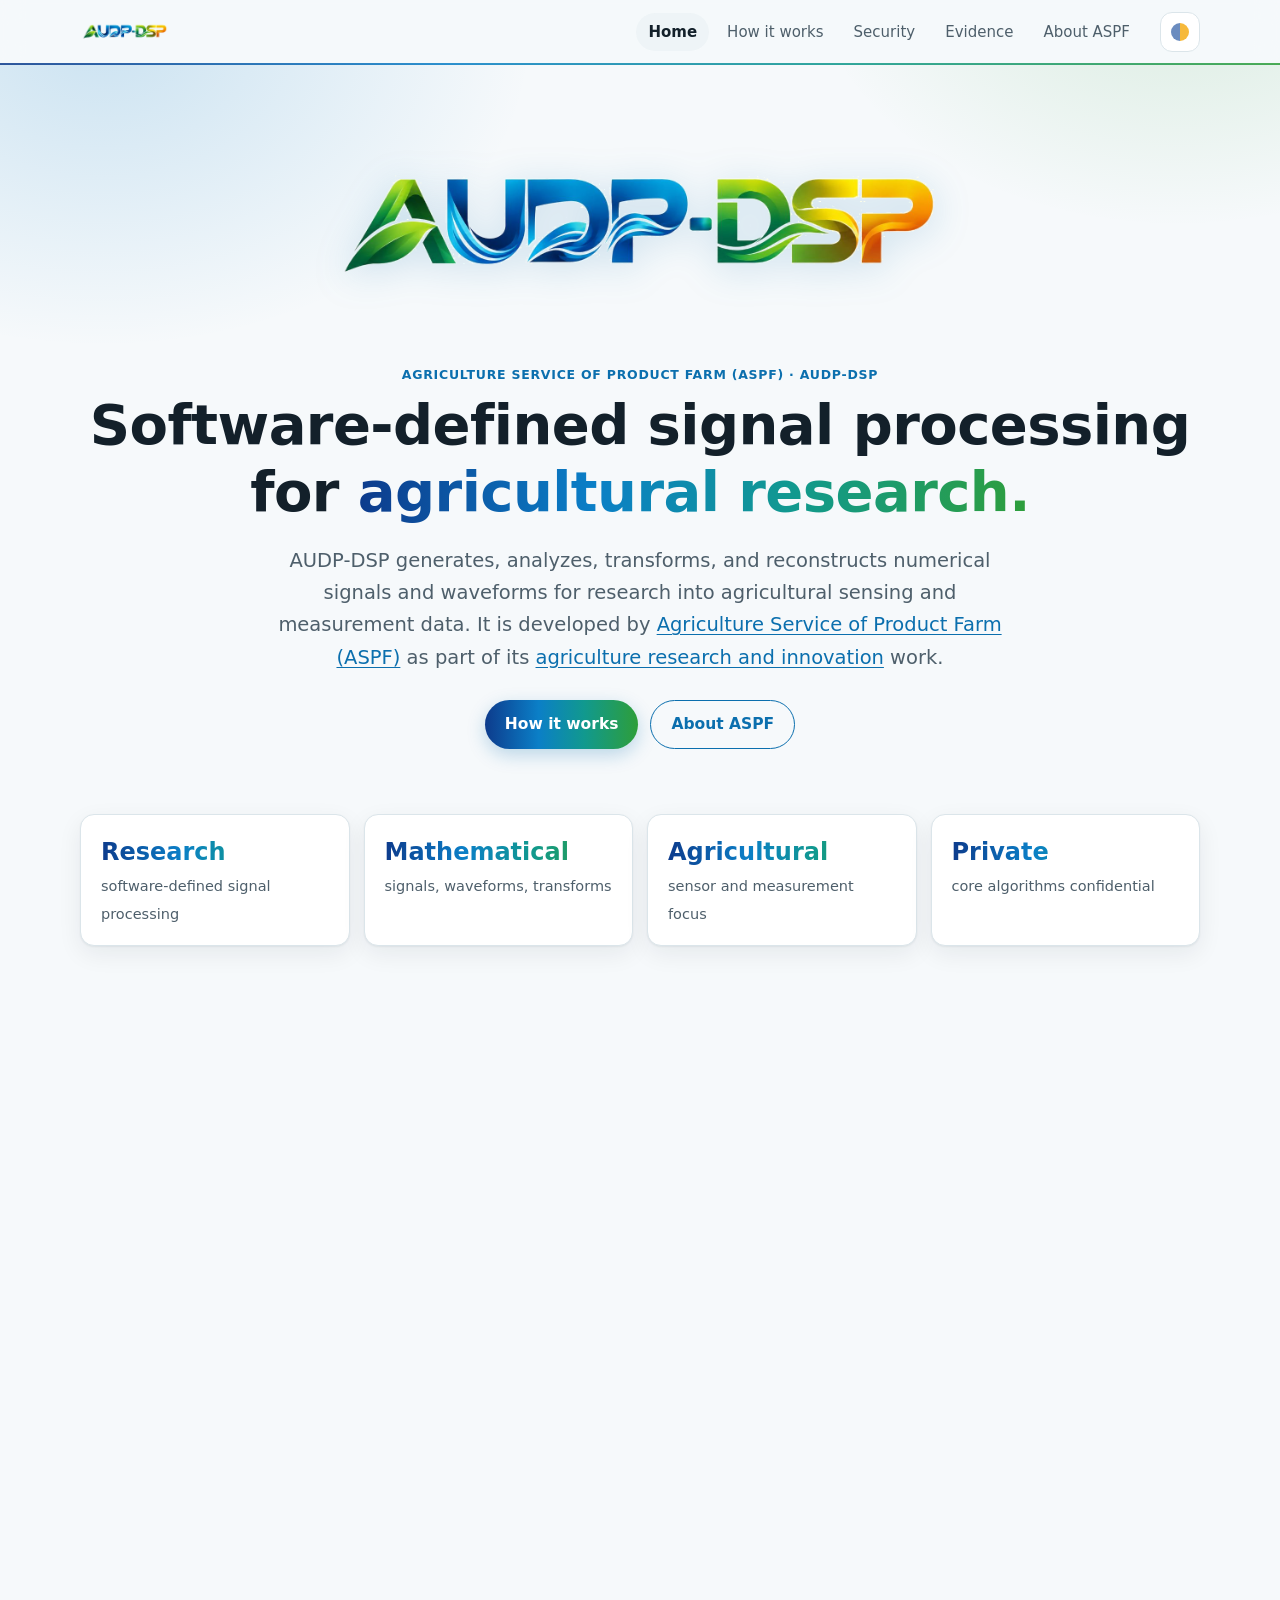
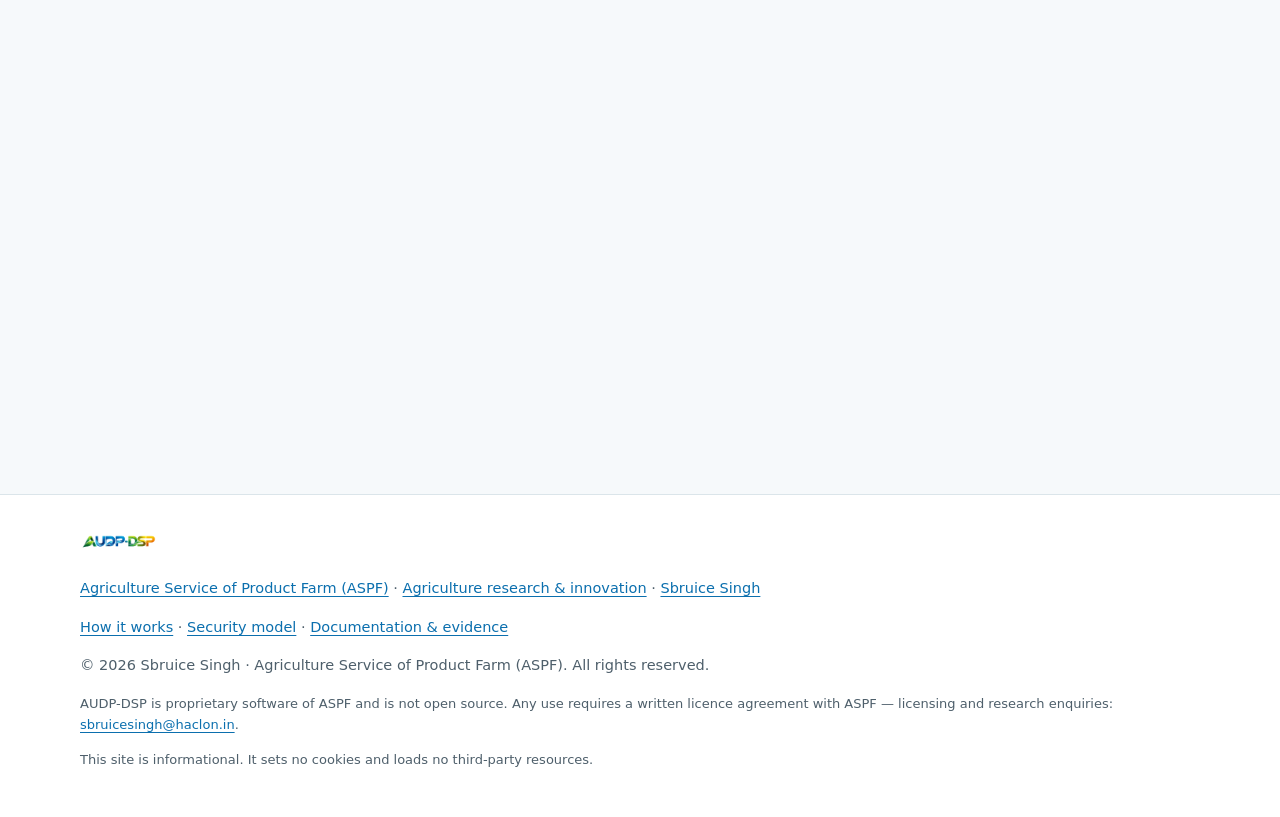
==== index.html @ bf9a1996 "Expand public site with more professional high-level information Add agricultural applications, rese" ====
<!doctype html>
<html lang="en">
<head>
  <meta charset="utf-8">
  <meta name="viewport" content="width=device-width, initial-scale=1">
  <meta http-equiv="Content-Security-Policy" content="default-src 'none'; script-src 'self'; style-src 'self'; img-src 'self'; base-uri 'none'; form-action 'none'">
  <meta name="referrer" content="strict-origin-when-cross-origin">
  <title>AUDP-DSP — Software-Defined Signal Processing | ASPF</title>
  <meta name="description" content="AUDP-DSP by Agriculture Service of Product Farm (ASPF): software-defined signal processing for agricultural sensing and waveform analysis.">
  <meta name="author" content="Sbruice Singh">
  <meta name="robots" content="index, follow, max-image-preview:large">
  <meta name="theme-color" content="#0b7285">
  <link rel="canonical" href="https://agriculture-service-of-product-farm.github.io/AUDP-DSP-Website/">
  <link rel="icon" href="logo.png" type="image/png">
  <link rel="stylesheet" href="style.css">
  <script src="assets/app.js" defer></script>
</head>
<body>
  <a class="skip" href="#main">Skip to content</a>
  <header class="top">
    <div class="wrap bar">
      <a class="brand" href="index.html" aria-label="AUDP-DSP home">
        <img src="logo.png" alt="AUDP-DSP logo" class="brand-logo" height="30">
      </a>
      <div class="bar-actions">
        <button id="theme-toggle" class="icon-btn needs-js" type="button" aria-label="Change theme">
          <span class="i-sun" aria-hidden="true"></span><span class="i-moon" aria-hidden="true"></span>
        </button>
        <button id="nav-toggle" class="icon-btn menu needs-js" type="button" aria-controls="site-nav" aria-expanded="false" aria-label="Menu">
          <span aria-hidden="true"></span>
        </button>
      </div>
      <nav id="site-nav" aria-label="Main">
        <a href="index.html" aria-current="page">Home</a>
        <a href="how-it-works.html">How it works</a>
        <a href="security.html">Security</a>
        <a href="evidence.html">Evidence</a>
        <a href="about.html">About ASPF</a>
      </nav>
    </div>
  </header>

  <main id="main">
    <section class="hero hero-home">
      <div class="wrap">
        <div class="hero-logo">
          <img src="logo.png" alt="AUDP-DSP — Software-Defined Signal Processing" class="hero-img" width="640" height="120" fetchpriority="high">
        </div>
        <p class="eyebrow">Agriculture Service of Product Farm (ASPF) · AUDP-DSP</p>
        <h1>Software-defined signal processing for <span class="grad">agricultural research.</span></h1>
        <p class="lead">AUDP-DSP generates, analyzes, transforms, and reconstructs numerical signals and waveforms for research into agricultural sensing and measurement data. It is developed by <a href="about.html">Agriculture Service of Product Farm (ASPF)</a> as part of its <a href="research.html">agriculture research and innovation</a> work.</p>
        <p class="cta">
          <a class="btn" href="how-it-works.html">How it works</a>
          <a class="btn ghost" href="about.html">About ASPF</a>
        </p>
      </div>
    </section>

    <section class="wrap stats reveal" aria-label="Key facts">
      <div class="stat"><strong>Research</strong><span>software-defined signal processing</span></div>
      <div class="stat"><strong>Mathematical</strong><span>signals, waveforms, transforms</span></div>
      <div class="stat"><strong>Agricultural</strong><span>sensor and measurement focus</span></div>
      <div class="stat"><strong>Private</strong><span>core algorithms confidential</span></div>
    </section>

    <section id="what" class="wrap reveal">
      <h2>What it is</h2>
      <p>Agricultural instruments and sensors produce measurement signals: soil moisture time series, water levels, weather readings, machinery vibration, and data from aerial platforms. AUDP-DSP is the software layer that supports research into representing, analyzing, filtering, and reconstructing these signals using mathematical methods.</p>
      <div class="grid three">
        <div class="card"><h3>Generate</h3><p>Create mathematically defined signals and waveforms for controlled research experiments.</p></div>
        <div class="card"><h3>Analyze</h3><p>Study frequency content, amplitude, phase, energy, and statistical properties.</p></div>
        <div class="card"><h3>Transform</h3><p>Apply filtering, Fourier methods, and reconstruction techniques for research.</p></div>
      </div>
    </section>

    <section id="capabilities" class="wrap reveal">
      <h2>Focus areas</h2>
      <div class="table-scroll"><table>
        <thead><tr><th>Area</th><th>Description</th></tr></thead>
        <tbody>
          <tr><td>Signal generation</td><td>Mathematically defined waveforms for simulation and testing</td></tr>
          <tr><td>Signal analysis</td><td>Frequency, amplitude, phase, energy, and statistical properties</td></tr>
          <tr><td>Transformation</td><td>Filtering and Fourier-based methods for research</td></tr>
          <tr><td>Agricultural sensing</td><td>Processing of sensor and instrument measurement data</td></tr>
          <tr><td>Simulation</td><td>Controlled numerical experiments with noise and sampling</td></tr>
        </tbody>
      </table></div>
    </section>

    <section id="quality" class="wrap reveal">
      <h2>Research approach</h2>
      <ul class="checks">
        <li>Mathematical clarity and reproducible numerical behavior.</li>
        <li>Clear separation between measured observations, signal representations, and analytical results.</li>
        <li>Results intended to be traceable to defined models and validated procedures.</li>
        <li>Detailed algorithms and internal specifications remain confidential.</li>
      </ul>
    </section>

    
    <section id="applications" class="wrap reveal">
      <h2>Agricultural applications</h2>
      <p>AUDP-DSP supports research into processing measurement signals from agricultural instruments and sensors. Typical areas include:</p>
      <div class="grid three">
        <div class="card"><h3>Soil and water</h3><p>Time-series analysis of moisture, level, and quality measurements.</p></div>
        <div class="card"><h3>Weather and climate</h3><p>Processing of temperature, humidity, rainfall, and related instrument data.</p></div>
        <div class="card"><h3>Machinery and vibration</h3><p>Analysis of vibration and condition signals from agricultural equipment.</p></div>
        <div class="card"><h3>Aerial and remote sensing</h3><p>Support for research with data from drones and remote platforms.</p></div>
        <div class="card"><h3>Controlled simulation</h3><p>Generation of defined waveforms and noise for method validation.</p></div>
        <div class="card"><h3>Feature extraction</h3><p>Research into identifying events, trends, and anomalies in signals.</p></div>
      </div>
    </section>

    <section id="approach" class="wrap reveal">
      <h2>Research platform</h2>
      <p>AUDP-DSP is designed as an independent research and engineering platform for mathematical signal processing. It can support later integration with other ASPF systems, but its signal-processing methods do not depend on any specific networking protocol.</p>
      <div class="table-scroll"><table>
        <thead><tr><th>Principle</th><th>Description</th></tr></thead>
        <tbody>
          <tr><td>Mathematical foundation</td><td>Algorithms are defined from first principles with explicit conventions</td></tr>
          <tr><td>Reproducibility</td><td>Controlled experiments with known inputs and measurable numerical behavior</td></tr>
          <tr><td>Traceability</td><td>Clear separation of measured observations, signal representations, and analytical results</td></tr>
          <tr><td>Validation</td><td>Reconstruction error, statistical checks, and automated tests where applicable</td></tr>
          <tr><td>Confidentiality</td><td>Core algorithms, source structure, and internal specifications remain private</td></tr>
        </tbody>
      </table></div>
    </section>

    <section id="quality" class="wrap reveal">
      <h2>Engineering quality</h2>
      <ul class="checks">
        <li>Numerical results are checked against defined tolerances and reconstruction criteria.</li>
        <li>Invalid or inconsistent input is rejected rather than silently corrupted.</li>
        <li>Automated tests cover representative cases including edge lengths and short signals.</li>
        <li>Build and test procedures are documented for controlled reproduction.</li>
        <li>Dependencies and licenses are recorded; no external telemetry or network calls from the library.</li>
      </ul>
    </section>

    <section id="security" class="wrap reveal">
      <h2>Security & contact</h2>
      <p>Found a vulnerability? Please report it privately by email to
        <a href="mailto:sbruicesingh@haclon.in">sbruicesingh@haclon.in</a>.
        See also <a href=".well-known/security.txt">security.txt</a>.</p>
      <p>AUDP-DSP is proprietary research software of ASPF. This site is informational only and does not provide source code or downloads. Licensing and research enquiries:
        <a href="mailto:sbruicesingh@haclon.in">sbruicesingh@haclon.in</a>.</p>
    </section>
  </main>

  <footer class="foot">
    <div class="wrap">
      <p class="foot-logo"><img src="logo.png" alt="AUDP-DSP" class="foot-brand" height="26"></p>
      <p><a href="about.html">Agriculture Service of Product Farm (ASPF)</a> ·
        <a href="research.html">Agriculture research & innovation</a> ·
        <a href="sbruice-singh.html">Sbruice Singh</a></p>
      <p><a href="how-it-works.html">How it works</a> ·
        <a href="security.html">Security model</a> · <a href="evidence.html">Documentation & evidence</a></p>
      <p>© 2026 Sbruice Singh · Agriculture Service of Product Farm (ASPF). All rights reserved.</p>
      <p class="small">AUDP-DSP is proprietary software of ASPF and is not open source. Any use requires a
        written licence agreement with ASPF — licensing and research enquiries:
        <a href="mailto:sbruicesingh@haclon.in">sbruicesingh@haclon.in</a>.</p>
      <p class="small">This site is informational. It sets no cookies and loads no third-party resources.</p>
    </div>
  </footer>
</body>
</html>
---- style.css ----
/* AUDP-DSP website — © 2026 Sbruice Singh / ASPF. All rights reserved. */

/* ----------------------------------------------------------------- tokens */
:root {
  --navy: #0d3b8c;
  --blue: #0b7fc7;
  --teal: #11998e;
  --green: #2e9e3a;
  --brand-grad: linear-gradient(90deg, var(--navy), var(--blue) 35%, var(--teal) 65%, var(--green));
  --text-grad: var(--brand-grad);

  --bg: #f6f9fb;
  --surface: #ffffff;
  --surface-2: #eef4f7;
  --text: #13202a;
  --muted: #4e5f6b;
  --line: #dbe5ea;
  --accent: #0b6fae;
  --accent-ink: #ffffff;
  --ok: #1f8a3b;
  --ok-bg: #e5f6ea;
  --warn: #9a6400;
  --warn-bg: #fff3dc;
  --bad: #b3261e;
  --bad-bg: #fde8e6;
  --shadow: 0 1px 2px rgb(16 32 48 / 6%), 0 8px 24px rgb(16 32 48 / 7%);
  --radius: 14px;
  color-scheme: light;
}

@media (prefers-color-scheme: dark) {
  :root:not([data-theme="light"]) {
    --bg: #0b1116;
    --surface: #121b22;
    --surface-2: #17232c;
    --text: #e4ecf1;
    --muted: #9aaab5;
    --line: #23323c;
    --accent: #4cc3f0;
    --accent-ink: #06131a;
    --ok: #6fdc8c;
    --ok-bg: #12301c;
    --warn: #ffcf6e;
    --warn-bg: #33270d;
    --bad: #ff8a80;
    --bad-bg: #3a1614;
    --shadow: 0 1px 2px rgb(0 0 0 / 40%), 0 10px 30px rgb(0 0 0 / 35%);
    --text-grad: linear-gradient(90deg, #5aa9ff, #3cc8f0 40%, #2fd3b0 70%, #5be07a);
    color-scheme: dark;
  }
}

:root[data-theme="dark"] {
  --bg: #0b1116;
  --surface: #121b22;
  --surface-2: #17232c;
  --text: #e4ecf1;
  --muted: #9aaab5;
  --line: #23323c;
  --accent: #4cc3f0;
  --accent-ink: #06131a;
  --ok: #6fdc8c;
  --ok-bg: #12301c;
  --warn: #ffcf6e;
  --warn-bg: #33270d;
  --bad: #ff8a80;
  --bad-bg: #3a1614;
  --shadow: 0 1px 2px rgb(0 0 0 / 40%), 0 10px 30px rgb(0 0 0 / 35%);
  --text-grad: linear-gradient(90deg, #5aa9ff, #3cc8f0 40%, #2fd3b0 70%, #5be07a);
  color-scheme: dark;
}

/* logo variant follows the active theme (system or manual) */
.logo-dark { display: none; }
@media (prefers-color-scheme: dark) {
  :root:not([data-theme="light"]) .logo-light { display: none; }
  :root:not([data-theme="light"]) .logo-dark { display: inline; }
}
:root[data-theme="dark"] .logo-light { display: none; }
:root[data-theme="dark"] .logo-dark { display: inline; }

/* ------------------------------------------------------------------- base */
* { box-sizing: border-box; }
html { scroll-behavior: smooth; scroll-padding-top: 84px; }
body {
  margin: 0;
  background: var(--bg);
  color: var(--text);
  font: 16.5px/1.65 system-ui, -apple-system, "Segoe UI", Roboto, Ubuntu, "Helvetica Neue", sans-serif;
  -webkit-font-smoothing: antialiased;
}
img { max-width: 100%; height: auto; }
a { color: var(--accent); text-underline-offset: 3px; }
a:hover { text-decoration-thickness: 2px; }
:focus-visible { outline: 3px solid var(--accent); outline-offset: 3px; border-radius: 6px; }

.wrap { width: min(1120px, 100% - 40px); margin-inline: auto; }
.skip { position: absolute; left: -999px; }
.skip:focus { left: 16px; top: 10px; background: var(--surface); padding: 8px 14px; z-index: 50; }
html:not(.js) .needs-js { display: none !important; }

h1, h2, h3 { line-height: 1.2; letter-spacing: -0.01em; }
h2 { font-size: clamp(24px, 3vw, 30px); margin: 0 0 14px; }
h3 { font-size: 18px; margin: 0 0 8px; }
.grad { background: var(--text-grad); -webkit-background-clip: text; background-clip: text; color: transparent; }

/* ----------------------------------------------------------------- header */
.top {
  position: sticky; top: 0; z-index: 30;
  background: color-mix(in srgb, var(--bg) 82%, transparent);
  backdrop-filter: saturate(160%) blur(12px);
  -webkit-backdrop-filter: saturate(160%) blur(12px);
  border-bottom: 1px solid var(--line);
}
.top::after { content: ""; position: absolute; left: 0; right: 0; bottom: -1px; height: 2px; background: var(--brand-grad); opacity: .85; }
.bar { display: flex; align-items: center; gap: 18px; padding: 12px 0; }
.brand { display: inline-flex; align-items: center; flex: 0 0 auto; }
.brand-logo { height: 30px; width: auto; display: block; }
#site-nav { display: flex; gap: 6px; flex-wrap: wrap; margin-left: auto; }
#site-nav a {
  color: var(--muted); text-decoration: none; font-size: 15px; font-weight: 500;
  padding: 7px 12px; border-radius: 999px; transition: background .2s, color .2s;
}
#site-nav a:hover { color: var(--text); background: var(--surface-2); }
#site-nav a[aria-current="page"] { color: var(--text); background: var(--surface-2); font-weight: 650; }
.bar-actions { display: flex; gap: 6px; order: 3; }
.icon-btn {
  width: 40px; height: 40px; border-radius: 12px; border: 1px solid var(--line);
  background: var(--surface); color: var(--text); cursor: pointer; display: grid; place-items: center;
  transition: transform .15s, border-color .2s;
}
.icon-btn:hover { border-color: var(--accent); transform: translateY(-1px); }
.i-sun, .i-moon { width: 18px; height: 18px; border-radius: 50%; }
.i-sun { background: radial-gradient(circle, #f6b93b 45%, transparent 47%), conic-gradient(from 0deg, #f6b93b 0 10%, transparent 10% 25%, #f6b93b 25% 35%, transparent 35% 50%, #f6b93b 50% 60%, transparent 60% 75%, #f6b93b 75% 85%, transparent 85%); }
.i-moon { display: none; box-shadow: inset -5px -3px 0 1px #9ec5ff; }
#theme-toggle[data-mode="dark"] .i-sun { display: none; }
#theme-toggle[data-mode="dark"] .i-moon { display: block; }
#theme-toggle[data-mode="auto"] .i-sun { background: conic-gradient(#f6b93b 0 50%, #6b8cbf 50%); }
.menu { display: none; }
.menu span, .menu span::before, .menu span::after { display: block; width: 18px; height: 2px; background: currentColor; border-radius: 2px; position: relative; transition: transform .25s; }
.menu span::before, .menu span::after { content: ""; position: absolute; left: 0; }
.menu span::before { top: -6px; }
.menu span::after { top: 6px; }
.top.open .menu span { background: transparent; }
.top.open .menu span::before { transform: translateY(6px) rotate(45deg); }
.top.open .menu span::after { transform: translateY(-6px) rotate(-45deg); }

@media (max-width: 860px) {
  .bar { flex-wrap: wrap; }
  .bar-actions { margin-left: auto; }
  .js .menu { display: grid; }
  .js #site-nav { display: none; width: 100%; flex-direction: column; margin: 4px 0 6px; }
  .js .top.open #site-nav { display: flex; }
  #site-nav a { padding: 10px 12px; }
}

.crumbs { padding-top: 18px; font-size: 14px; color: var(--muted); }
.crumbs a { color: var(--muted); }

/* ------------------------------------------------------------------- hero */
.hero { position: relative; padding: 64px 0 40px; overflow: hidden; isolation: isolate; }
.hero::before {
  content: ""; position: absolute; inset: -40% -10% auto; height: 120%;
  background:
    radial-gradient(40% 50% at 15% 30%, color-mix(in srgb, var(--blue) 18%, transparent), transparent 70%),
    radial-gradient(35% 45% at 85% 20%, color-mix(in srgb, var(--green) 16%, transparent), transparent 70%);
  pointer-events: none; z-index: -1;
}
.hero-home { padding-top: 56px; text-align: center; }
.hero-home .lead { margin-inline: auto; }
.hero-home .cta { justify-content: center; }
.hero-logo { margin: 0 0 22px; }
.hero-img { width: min(640px, 100%); height: auto; filter: drop-shadow(0 6px 18px rgb(11 111 174 / 18%)); }
.eyebrow { color: var(--accent); font-weight: 650; letter-spacing: .06em; text-transform: uppercase; font-size: 12.5px; margin: 0 0 6px; }
h1 { font-size: clamp(32px, 5.4vw, 56px); margin: 6px 0 18px; font-weight: 800; }
.lead { font-size: clamp(17px, 2vw, 19.5px); color: var(--muted); max-width: 760px; }
.cta { display: flex; gap: 12px; flex-wrap: wrap; margin-top: 26px; }

.btn {
  display: inline-flex; align-items: center; gap: 8px; padding: 11px 20px; border-radius: 999px;
  background: var(--brand-grad); color: #fff; text-decoration: none; font-weight: 650; border: 0;
  font-size: 15.5px; cursor: pointer; box-shadow: 0 6px 18px rgb(11 111 174 / 25%);
  transition: transform .15s, box-shadow .2s, filter .2s;
}
.btn:hover { transform: translateY(-2px); box-shadow: 0 10px 26px rgb(11 111 174 / 32%); filter: saturate(115%); }
.btn:active { transform: translateY(0); }
.btn.ghost { background: transparent; color: var(--accent); border: 1.5px solid currentColor; box-shadow: none; }
.btn.ghost:hover { background: color-mix(in srgb, var(--accent) 10%, transparent); }
.btn.small { padding: 8px 14px; font-size: 14px; }

/* ---------------------------------------------------------------- content */
section.wrap { padding: 48px 0 8px; }
.grid { display: grid; gap: 18px; margin: 22px 0; }
.grid.three { grid-template-columns: repeat(auto-fit, minmax(min(240px, 100%), 1fr)); }
.grid.two { grid-template-columns: repeat(auto-fit, minmax(min(330px, 100%), 1fr)); }
.card {
  background: var(--surface); border: 1px solid var(--line); border-radius: var(--radius); padding: 22px;
  min-width: 0; box-shadow: var(--shadow); position: relative; overflow: hidden;
  transition: transform .2s, box-shadow .25s, border-color .25s;
}
.card::before { content: ""; position: absolute; inset: 0 0 auto; height: 3px; background: var(--brand-grad); opacity: 0; transition: opacity .25s; }
.card:hover { transform: translateY(-4px); border-color: color-mix(in srgb, var(--accent) 40%, var(--line)); }
.card:hover::before { opacity: 1; }
.card p { color: var(--muted); margin: 0 0 12px; }
.card h3 a { color: inherit; }

.stats { display: grid; grid-template-columns: repeat(auto-fit, minmax(min(200px, 100%), 1fr)); gap: 14px; }
section.wrap.stats { padding-top: 8px; }
.stat { background: var(--surface); border: 1px solid var(--line); border-radius: var(--radius); padding: 18px 20px; box-shadow: var(--shadow); }
.stat strong { display: block; font-size: 24px; background: var(--text-grad); -webkit-background-clip: text; background-clip: text; color: transparent; }
.stat span { color: var(--muted); font-size: 14.5px; }

.note { background: var(--surface); border-left: 4px solid var(--accent); padding: 14px 18px; border-radius: 10px; box-shadow: var(--shadow); }

.table-scroll { overflow-x: auto; border: 1px solid var(--line); border-radius: var(--radius); box-shadow: var(--shadow); background: var(--surface); }
table { width: 100%; border-collapse: collapse; }
th, td { text-align: left; padding: 13px 16px; border-bottom: 1px solid var(--line); vertical-align: top; }
th { font-size: 13.5px; color: var(--muted); text-transform: uppercase; letter-spacing: .04em; background: var(--surface-2); }
tbody tr { transition: background .15s; }
tbody tr:hover { background: var(--surface-2); }
tbody tr:last-child td { border-bottom: 0; }

pre { position: relative; background: var(--surface-2); padding: 16px; border-radius: 10px; overflow-x: auto;
      font-size: 13.5px; line-height: 1.55; border: 1px solid var(--line); }
pre.has-copy { padding-top: 40px; }
code { font-family: ui-monospace, "SFMono-Regular", "Cascadia Code", Consolas, "Liberation Mono", monospace; }
:not(pre) > code { background: var(--surface-2); padding: 1px 6px; border-radius: 5px; font-size: .92em; }
.copy {
  position: absolute; top: 8px; right: 8px; font: 600 12px/1 system-ui, sans-serif; padding: 7px 10px;
  border-radius: 8px; border: 1px solid var(--line); background: var(--surface); color: var(--muted); cursor: pointer;
}
.copy:hover { color: var(--text); border-color: var(--accent); }

.checks { list-style: none; padding: 0; }
.checks li { position: relative; padding-left: 30px; margin: 9px 0; }
.checks li::before { content: ""; position: absolute; left: 4px; top: .55em; width: 14px; height: 8px;
                     border-left: 2.5px solid var(--ok); border-bottom: 2.5px solid var(--ok); transform: rotate(-45deg); }

/* ------------------------------------------------------------------- demo */
.demo-app { background: var(--surface); border: 1px solid var(--line); border-radius: 18px; padding: 22px; box-shadow: var(--shadow); }
.demo-controls { display: grid; grid-template-columns: repeat(auto-fit, minmax(min(280px, 100%), 1fr)); gap: 18px; }
.field { display: flex; flex-direction: column; gap: 8px; font-weight: 600; font-size: 14.5px; }
.field output { color: var(--accent); }
.field input[type="text"] {
  font: 15px ui-monospace, Consolas, monospace; padding: 11px 13px; border-radius: 10px;
  border: 1.5px solid var(--line); background: var(--bg); color: var(--text);
}
.field input[type="text"]:focus { border-color: var(--accent); outline: none; box-shadow: 0 0 0 4px color-mix(in srgb, var(--accent) 20%, transparent); }
input[type="range"] { accent-color: var(--accent); width: 100%; }
.demo-actions { display: flex; flex-wrap: wrap; gap: 10px; margin: 18px 0 8px; }
.legend { font-size: 13.5px; color: var(--muted); display: flex; flex-wrap: wrap; gap: 8px; align-items: center; }
.demo-grid { display: grid; grid-template-columns: repeat(auto-fill, minmax(42px, 1fr)); gap: 6px; margin: 12px 0; }
.sym {
  font: 600 13px/1 ui-monospace, Consolas, monospace; padding: 10px 0; border-radius: 8px; text-align: center;
  border: 1.5px solid transparent; cursor: pointer; transition: transform .12s, background .2s, border-color .2s;
  min-width: 34px; display: inline-block;
}
.legend .sym { cursor: default; padding: 4px 6px; }
.sym.parity { background: color-mix(in srgb, var(--green) 16%, var(--surface)); color: var(--text); }
.sym.data { background: color-mix(in srgb, var(--blue) 14%, var(--surface)); color: var(--text); }
button.sym:hover { transform: translateY(-2px); border-color: var(--accent); }
.sym.bad { background: var(--bad-bg); color: var(--bad); border-color: var(--bad); }
.sym.bad.fixed { background: var(--ok-bg); color: var(--ok); border-color: var(--ok); animation: pop .35s ease-out; }
@keyframes pop { 0% { transform: scale(.85); } 70% { transform: scale(1.08); } 100% { transform: scale(1); } }
.demo-status { font-weight: 600; padding: 12px 14px; border-radius: 10px; background: var(--surface-2); margin: 10px 0; }
.demo-status.good { background: var(--ok-bg); color: var(--ok); }
.demo-status.warn { background: var(--warn-bg); color: var(--warn); }
.demo-status.bad { background: var(--bad-bg); color: var(--bad); }
.demo-out code { word-break: break-all; }

/* ----------------------------------------------------------------- reveal */
.js .reveal { opacity: 0; transform: translateY(18px); transition: opacity .6s ease, transform .6s ease; }
.js .reveal.in { opacity: 1; transform: none; }

/* ----------------------------------------------------------------- footer */
.foot { margin-top: 64px; padding: 34px 0; border-top: 1px solid var(--line); color: var(--muted); font-size: 14.5px; background: var(--surface); }
.foot-logo { margin: 0 0 10px; }
.foot-brand { height: 26px; width: auto; }
.small { font-size: 13px; }
.notfound { padding: 80px 0; text-align: center; }
.notfound .cta { justify-content: center; }

@media (prefers-reduced-motion: reduce) {
  html { scroll-behavior: auto; }
  *, *::before, *::after { transition: none !important; animation: none !important; }
  .js .reveal { opacity: 1; transform: none; }
}
@media print { .js .reveal { opacity: 1 !important; transform: none !important; } .top, .demo-actions, .copy { display: none !important; } }

/* demo: payload comparison + metrics */
.demo-payloads { display: grid; grid-template-columns: repeat(auto-fit, minmax(min(240px, 100%), 1fr)); gap: 10px; margin: 14px 0; }
.demo-payloads > div { background: var(--surface-2); border: 1px solid var(--line); border-radius: 10px; padding: 10px 12px; min-width: 0; }
.demo-payloads .lbl { display: block; font-size: 12px; font-weight: 700; color: var(--muted); text-transform: uppercase; letter-spacing: .04em; margin-bottom: 4px; }
.demo-payloads code { display: block; background: none; padding: 0; word-break: break-all; font-size: 14px; }
.demo-payloads code.damaged { color: var(--bad); }
.demo-metrics { display: grid; grid-template-columns: repeat(auto-fit, minmax(min(230px, 100%), 1fr)); gap: 10px; margin: 10px 0; }
.demo-metrics > div { border: 1px solid var(--line); border-radius: 10px; padding: 10px 12px; background: var(--surface); }
.demo-metrics dt { font-size: 12px; font-weight: 700; color: var(--muted); text-transform: uppercase; letter-spacing: .04em; }
.demo-metrics dd { margin: 4px 0 0; font-weight: 600; font-size: 14.5px; }
.demo-metrics meter { width: 100%; height: 10px; margin-top: 6px; display: block; }
.demo-metrics meter.over { outline: 2px solid var(--bad); border-radius: 6px; }

/* documentation pages */
.doc p, .doc li { max-width: 860px; }
.formula { font: 600 16px/1.6 "Cambria Math", "STIX Two Math", Georgia, serif; background: var(--surface-2);
           border: 1px solid var(--line); border-left: 4px solid var(--accent); border-radius: 10px; padding: 10px 16px;
           overflow-x: auto; max-width: 860px; }
.steps { padding-left: 22px; }
.steps li { margin: 8px 0; padding-left: 4px; }
.steps li::marker { color: var(--accent); font-weight: 800; }
td.num, th.num { text-align: right; font-variant-numeric: tabular-nums; white-space: nowrap; }
table.bench td { padding: 8px 14px; font-size: 14.5px; }
details.bench-env { background: var(--surface); border: 1px solid var(--line); border-radius: var(--radius); margin: 12px 0;
                    box-shadow: var(--shadow); }
details.bench-env > summary { cursor: pointer; padding: 14px 18px; list-style-position: inside; }
details.bench-env[open] > summary { border-bottom: 1px solid var(--line); }
details.bench-env .table-scroll { border: 0; border-radius: 0 0 var(--radius) var(--radius); box-shadow: none; }
.tag { font-size: 12px; font-weight: 700; padding: 2px 8px; border-radius: 999px; margin-left: 6px; }
.tag.warn { background: var(--warn-bg); color: var(--warn); }
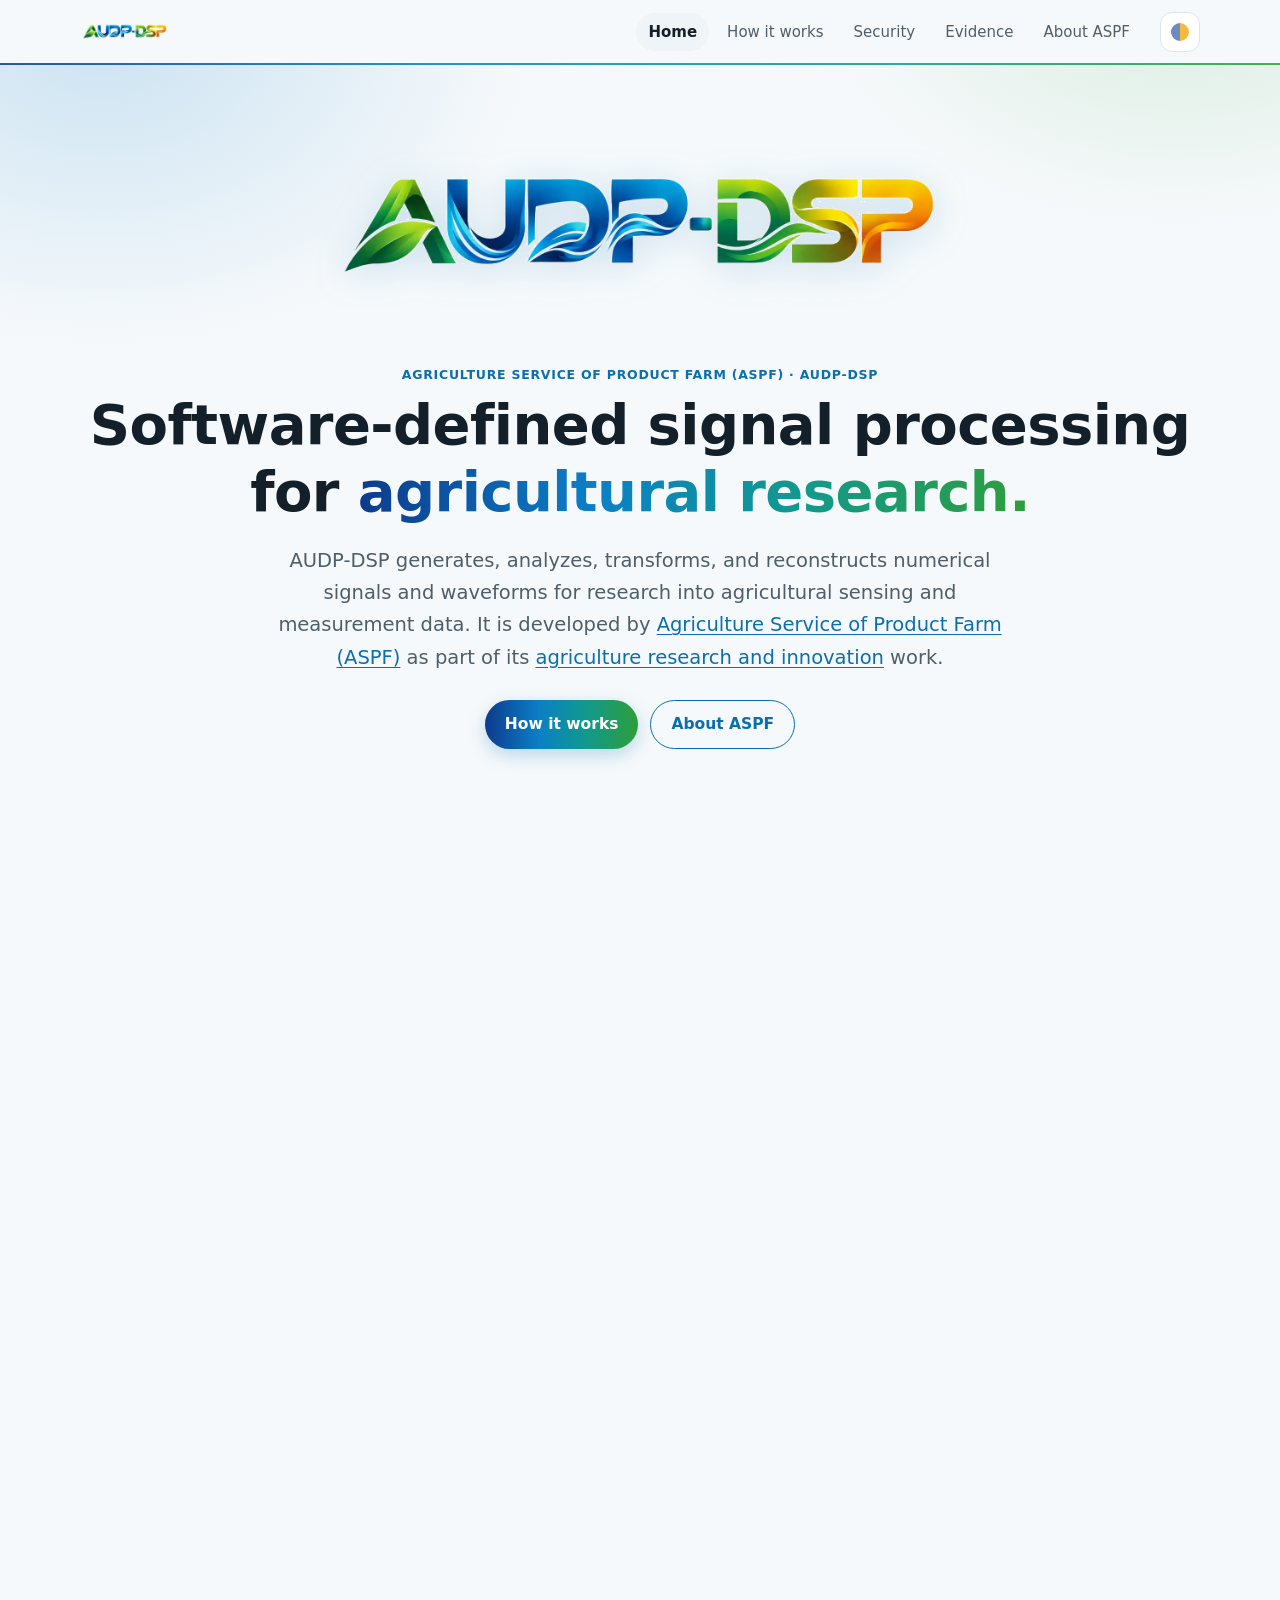
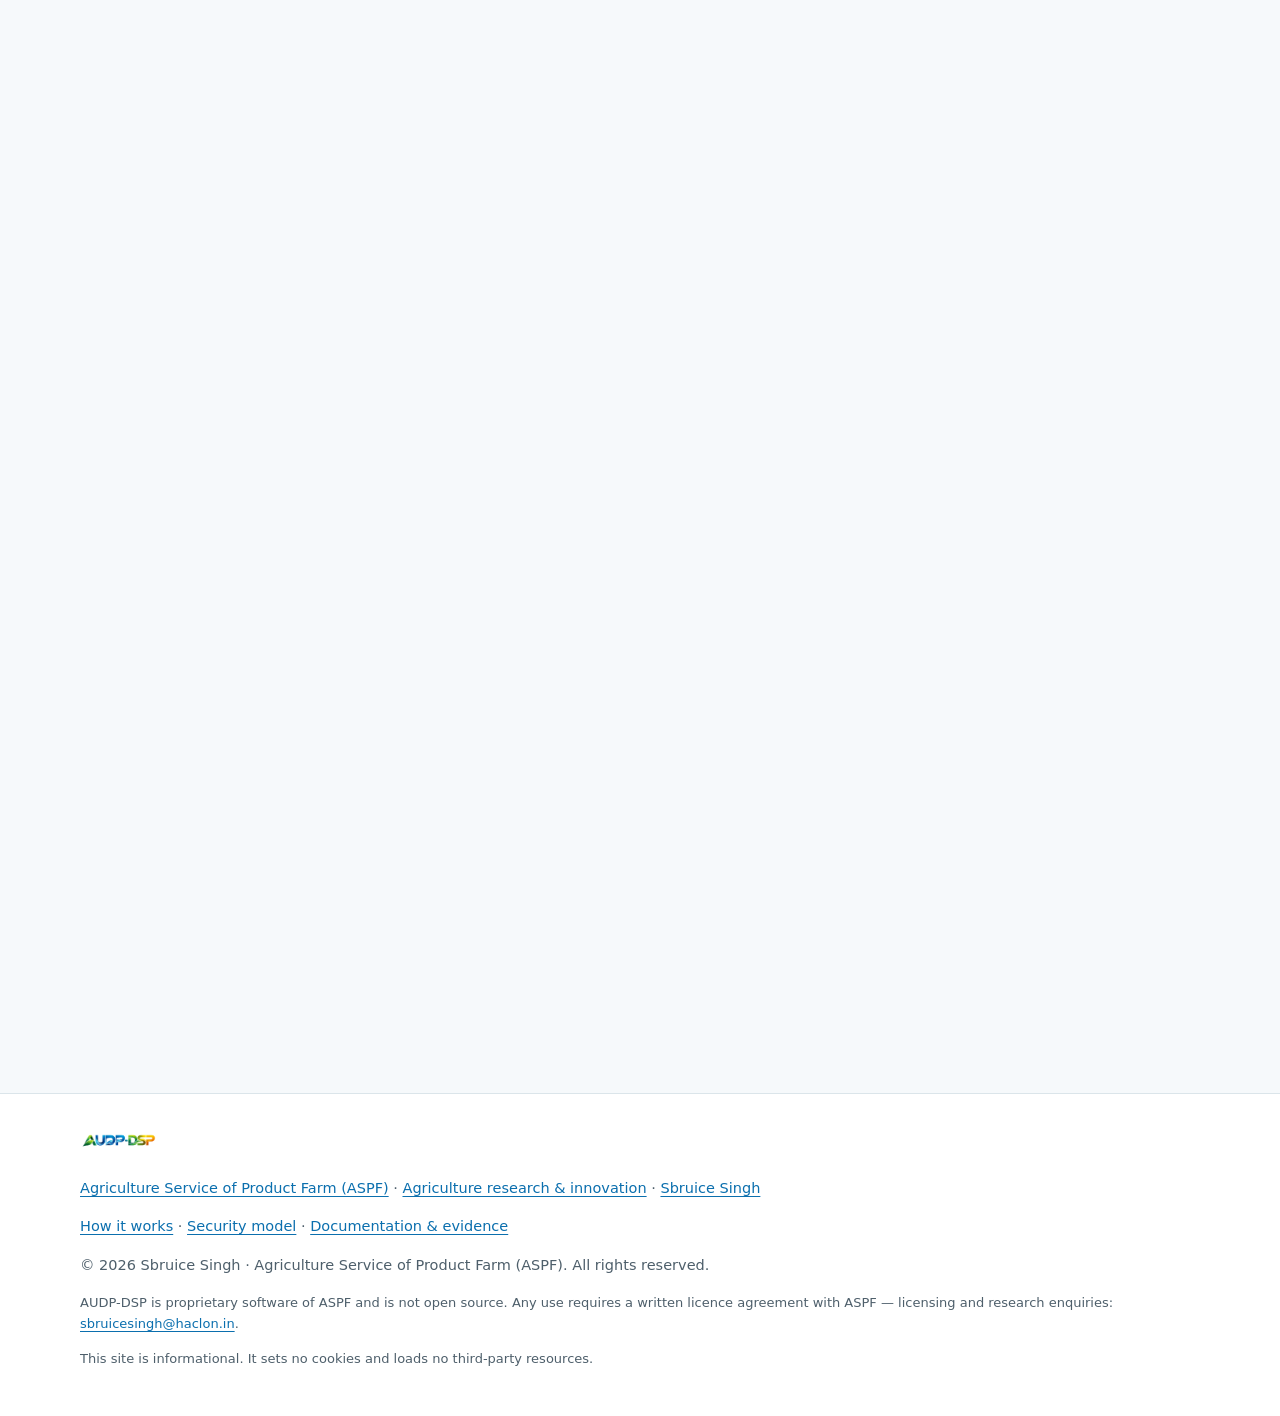
==== commit 3ecad101: "Add more professional sections: why it matters, licensing, expanded evidence and security" ====
--- a/index.html
+++ b/index.html
@@ -137,6 +137,22 @@
       </ul>
     </section>
 
+    
+    <section id="why" class="wrap reveal">
+      <h2>Why it matters</h2>
+      <p>Agricultural decisions increasingly depend on data from sensors and instruments. Reliable mathematical processing of those signals supports research into better measurement interpretation, anomaly detection, and controlled simulation of field conditions. AUDP-DSP provides a focused research platform for that work.</p>
+      <div class="grid two">
+        <div class="card"><h3>Measurement integrity</h3><p>Explicit representation of sampling, units, and provenance helps research preserve the meaning of each observation.</p></div>
+        <div class="card"><h3>Reproducible methods</h3><p>Defined mathematical procedures and automated checks support independent verification of numerical results.</p></div>
+      </div>
+    </section>
+
+    <section id="contact" class="wrap reveal">
+      <h2>Licensing and research enquiries</h2>
+      <p>AUDP-DSP is proprietary research software of Agriculture Service of Product Farm (ASPF). This public site provides general information only. Source code, algorithms, and internal documentation are not available here.</p>
+      <p>For licensing, collaboration, or research enquiries contact <a href="mailto:sbruicesingh@haclon.in">sbruicesingh@haclon.in</a>.</p>
+    </section>
+
     <section id="security" class="wrap reveal">
       <h2>Security & contact</h2>
       <p>Found a vulnerability? Please report it privately by email to
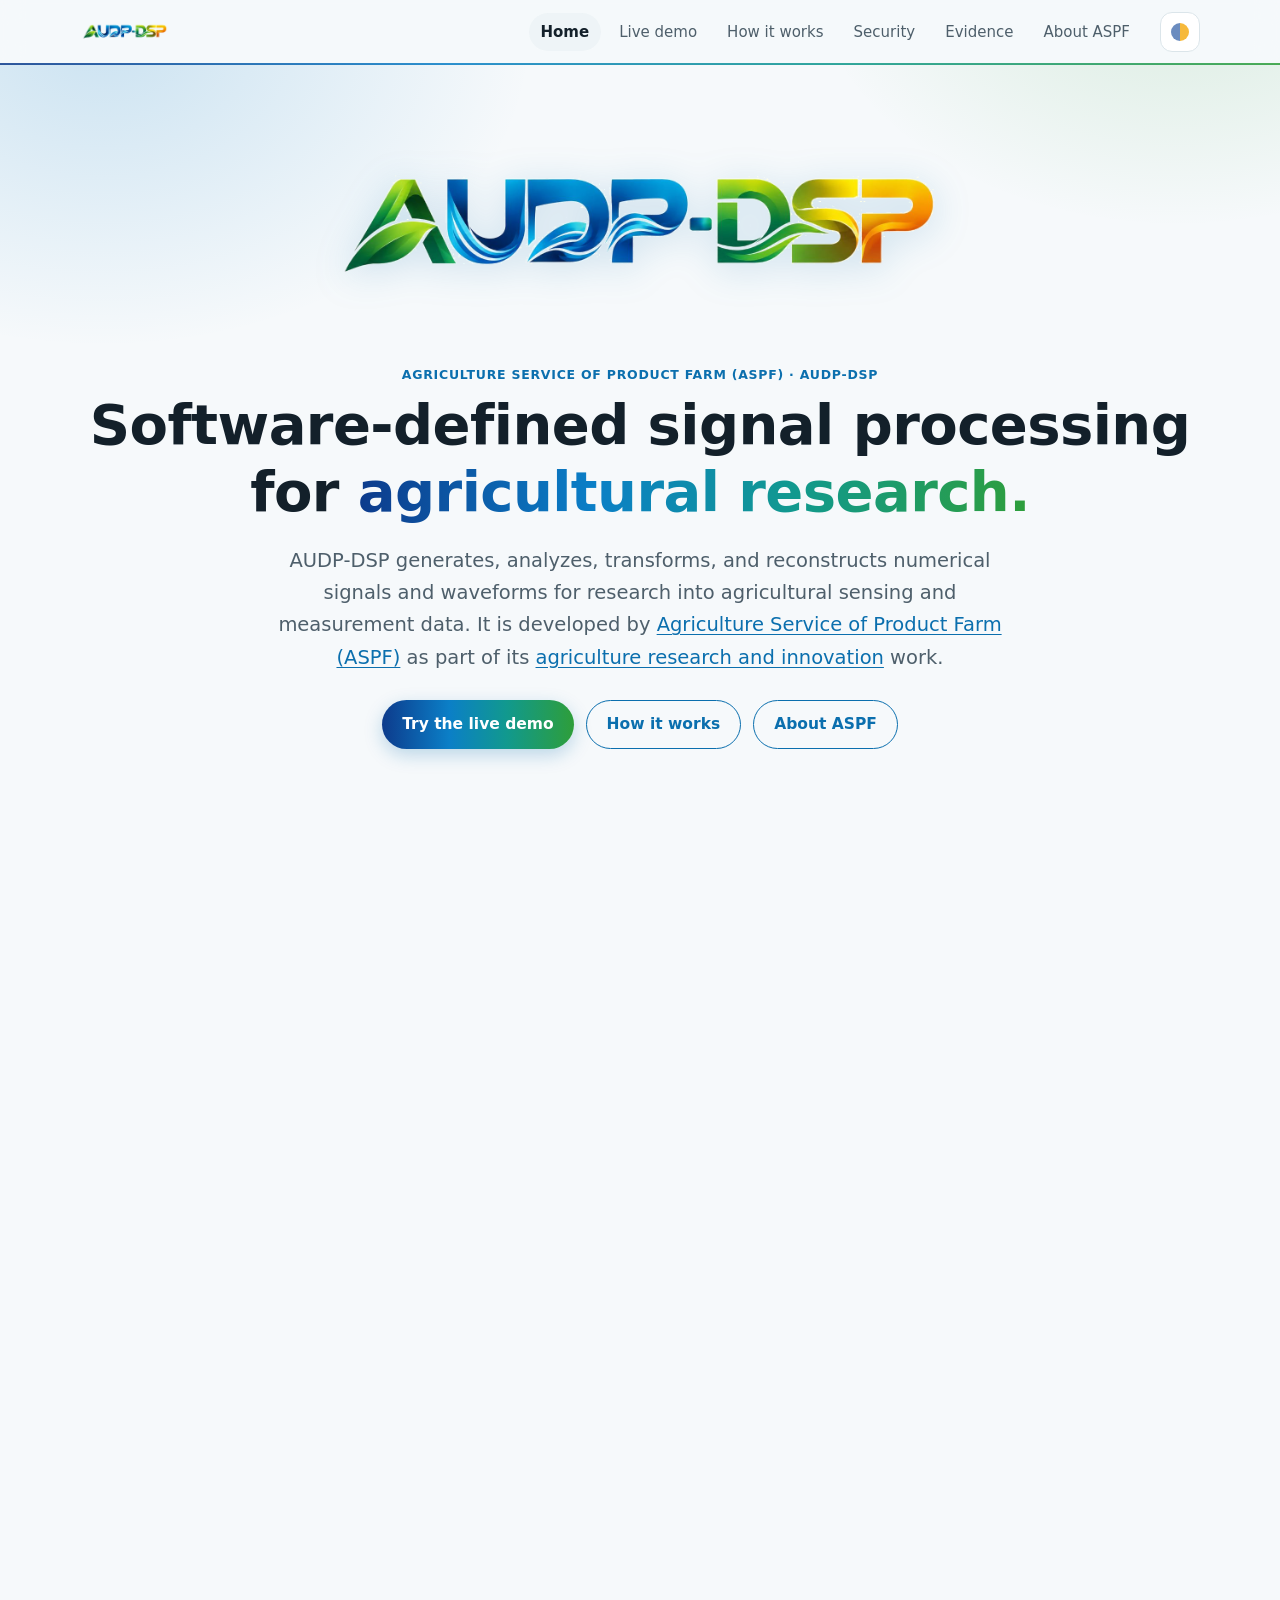
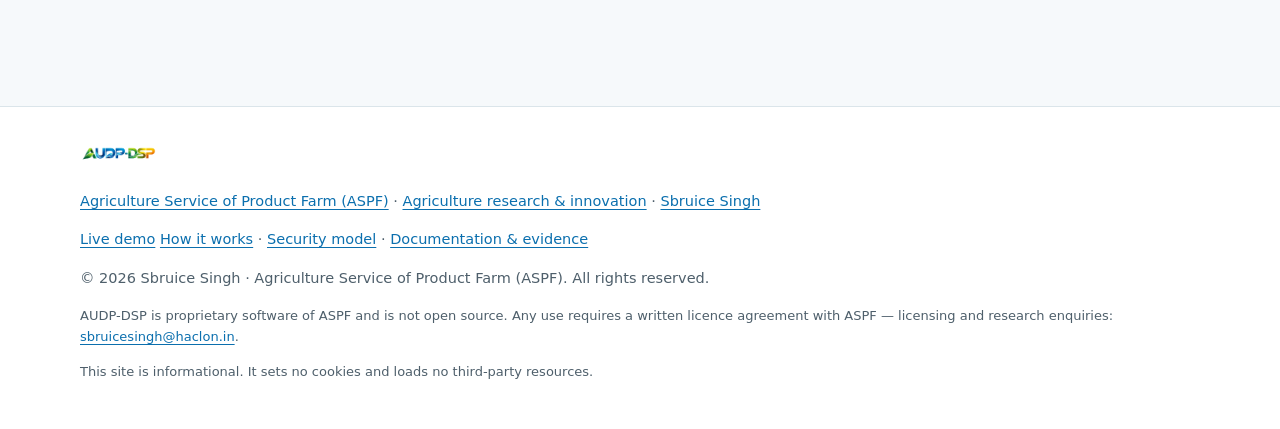
==== commit befc3f23: "Add live in-browser waveform demo with animation Client-side only: sine/square/triangle/pulse signal" ====
--- a/index.html
+++ b/index.html
@@ -32,6 +32,7 @@
       </div>
       <nav id="site-nav" aria-label="Main">
         <a href="index.html" aria-current="page">Home</a>
+        <a href="index.html#demo">Live demo</a>
         <a href="how-it-works.html">How it works</a>
         <a href="security.html">Security</a>
         <a href="evidence.html">Evidence</a>
@@ -50,7 +51,8 @@
         <h1>Software-defined signal processing for <span class="grad">agricultural research.</span></h1>
         <p class="lead">AUDP-DSP generates, analyzes, transforms, and reconstructs numerical signals and waveforms for research into agricultural sensing and measurement data. It is developed by <a href="about.html">Agriculture Service of Product Farm (ASPF)</a> as part of its <a href="research.html">agriculture research and innovation</a> work.</p>
         <p class="cta">
-          <a class="btn" href="how-it-works.html">How it works</a>
+          <a class="btn" href="#demo">Try the live demo</a>
+          <a class="btn ghost" href="how-it-works.html">How it works</a>
           <a class="btn ghost" href="about.html">About ASPF</a>
         </p>
       </div>
@@ -61,6 +63,37 @@
       <div class="stat"><strong>Mathematical</strong><span>signals, waveforms, transforms</span></div>
       <div class="stat"><strong>Agricultural</strong><span>sensor and measurement focus</span></div>
       <div class="stat"><strong>Private</strong><span>core algorithms confidential</span></div>
+    </section>
+
+    
+    <section id="demo" class="wrap demo reveal">
+      <h2>Live demo: generate and inspect a waveform</h2>
+      <p>This runs entirely in your browser — nothing is sent anywhere. Choose a simple signal, adjust frequency and noise, and see the time-domain waveform update in real time.</p>
+      <noscript><p class="note">The live demo needs JavaScript. Everything else on this site works without it.</p></noscript>
+      <div id="demo-app" class="demo-app" hidden>
+        <div class="demo-controls">
+          <label class="field"><span>Signal</span>
+            <select id="demo-type">
+              <option value="sine">Sine</option>
+              <option value="square">Square</option>
+              <option value="triangle">Triangle</option>
+              <option value="pulse">Pulse</option>
+            </select>
+          </label>
+          <label class="field"><span>Frequency: <output id="demo-freq-out">5</output> Hz</span>
+            <input id="demo-freq" type="range" min="1" max="20" step="1" value="5">
+          </label>
+          <label class="field"><span>Noise: <output id="demo-noise-out">0.1</output></span>
+            <input id="demo-noise" type="range" min="0" max="1" step="0.05" value="0.1">
+          </label>
+        </div>
+        <div class="demo-actions">
+          <button class="btn small" id="demo-animate" type="button">Animate</button>
+          <button class="btn small ghost" id="demo-reset" type="button">Reset</button>
+        </div>
+        <canvas id="demo-canvas" width="800" height="220" style="width:100%;height:auto;background:var(--surface-2);border-radius:10px;border:1px solid var(--line);"></canvas>
+        <p class="small">Simple illustrative waveform only. No private algorithms or real sensor data are used.</p>
+      </div>
     </section>
 
     <section id="what" class="wrap reveal">
@@ -169,7 +202,8 @@
       <p><a href="about.html">Agriculture Service of Product Farm (ASPF)</a> ·
         <a href="research.html">Agriculture research & innovation</a> ·
         <a href="sbruice-singh.html">Sbruice Singh</a></p>
-      <p><a href="how-it-works.html">How it works</a> ·
+      <p><a href="index.html#demo">Live demo</a>
+        <a href="how-it-works.html">How it works</a> ·
         <a href="security.html">Security model</a> · <a href="evidence.html">Documentation & evidence</a></p>
       <p>© 2026 Sbruice Singh · Agriculture Service of Product Farm (ASPF). All rights reserved.</p>
       <p class="small">AUDP-DSP is proprietary software of ASPF and is not open source. Any use requires a
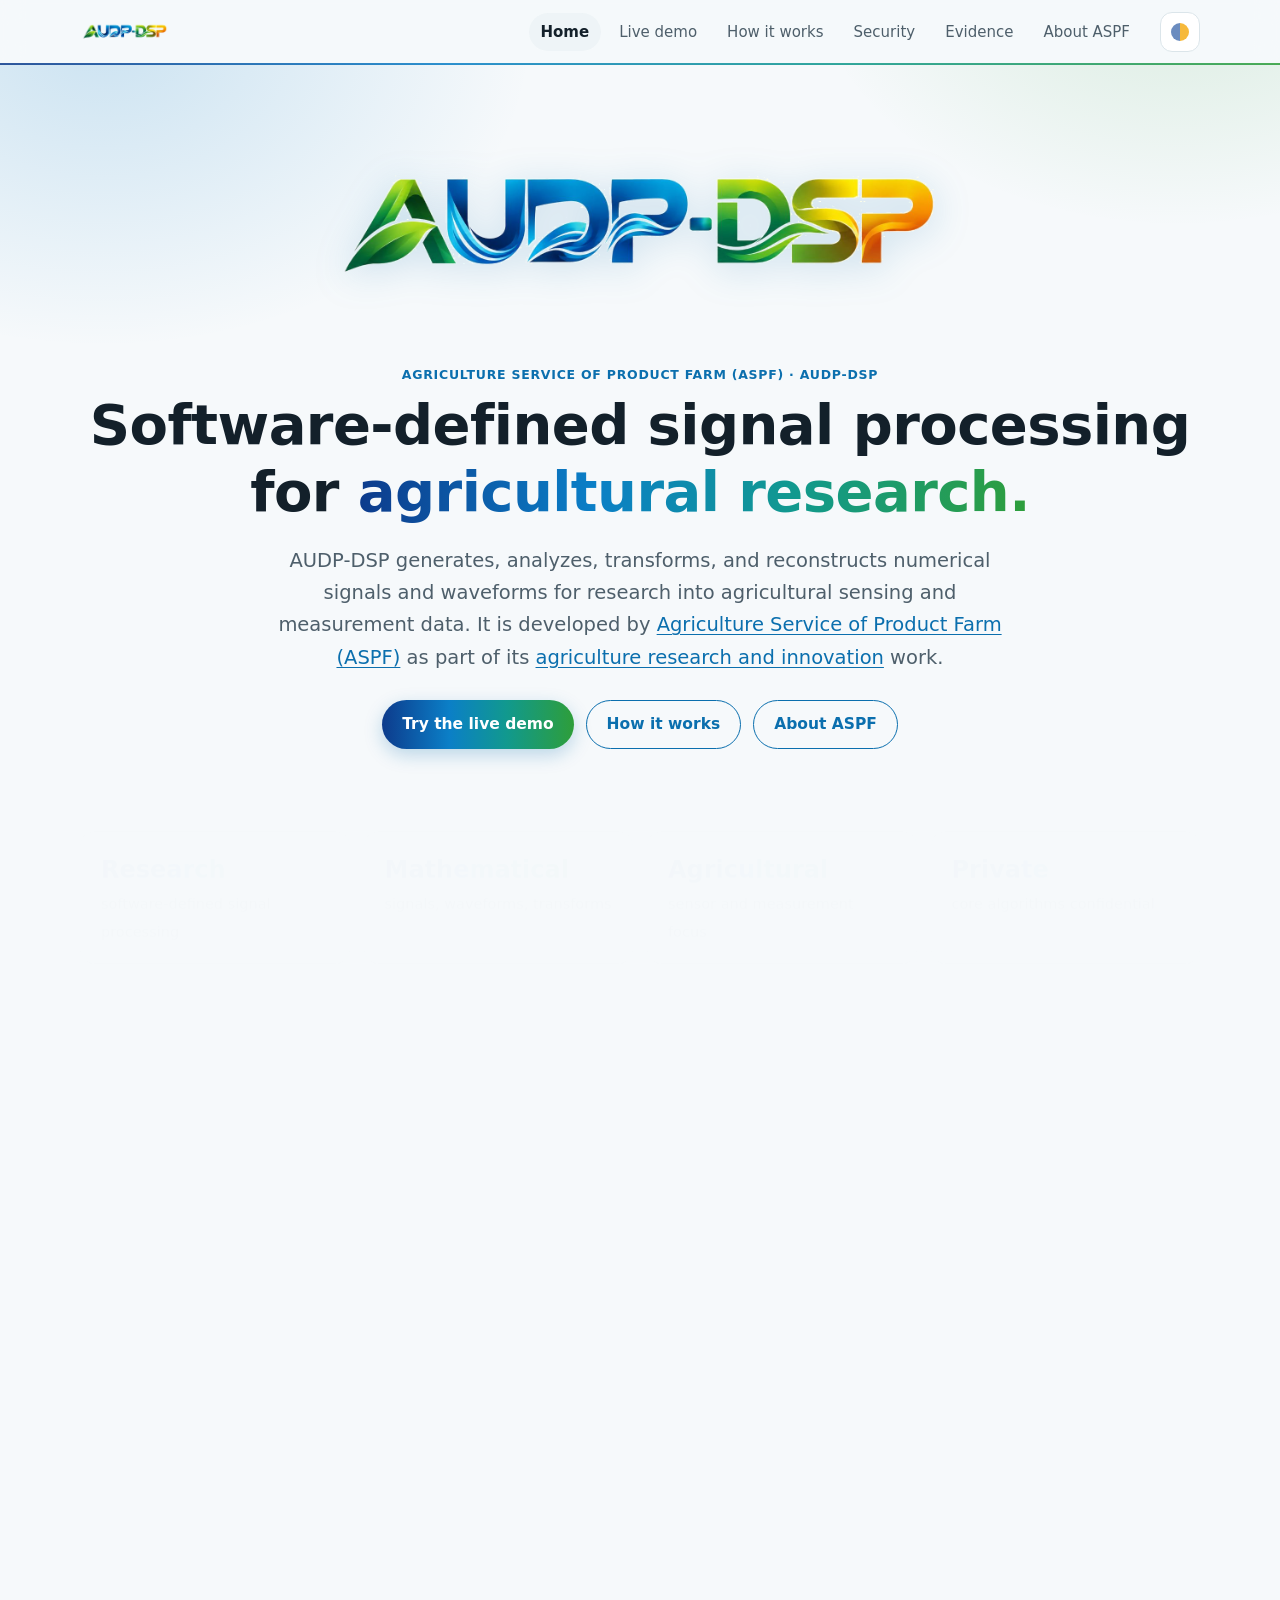
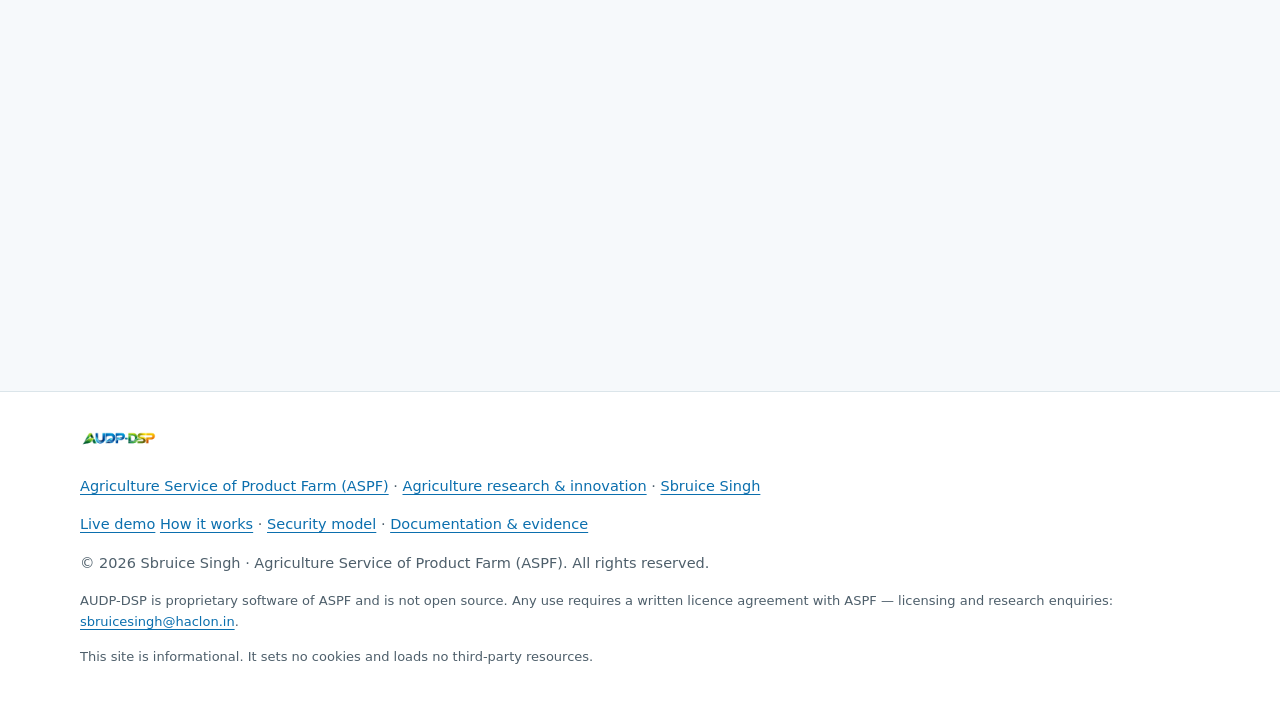
==== commit a5462268: "Deepen live demo: generation, smoothing, and spectrum Reflects high-level DSP flow (generate → light" ====
--- a/index.html
+++ b/index.html
@@ -67,8 +67,8 @@
 
     
     <section id="demo" class="wrap demo reveal">
-      <h2>Live demo: generate and inspect a waveform</h2>
-      <p>This runs entirely in your browser — nothing is sent anywhere. Choose a simple signal, adjust frequency and noise, and see the time-domain waveform update in real time.</p>
+      <h2>Live demo: generate, smooth, and view a spectrum</h2>
+      <p>This runs entirely in your browser — nothing is sent anywhere. Generate a waveform, apply simple smoothing, and inspect a basic magnitude spectrum. Illustrates generation, light filtering, and frequency-domain inspection.</p>
       <noscript><p class="note">The live demo needs JavaScript. Everything else on this site works without it.</p></noscript>
       <div id="demo-app" class="demo-app" hidden>
         <div class="demo-controls">
@@ -77,25 +77,30 @@
               <option value="sine">Sine</option>
               <option value="square">Square</option>
               <option value="triangle">Triangle</option>
-              <option value="pulse">Pulse</option>
+              <option value="chirp">Chirp</option>
             </select>
           </label>
           <label class="field"><span>Frequency: <output id="demo-freq-out">5</output> Hz</span>
-            <input id="demo-freq" type="range" min="1" max="20" step="1" value="5">
-          </label>
-          <label class="field"><span>Noise: <output id="demo-noise-out">0.1</output></span>
-            <input id="demo-noise" type="range" min="0" max="1" step="0.05" value="0.1">
+            <input id="demo-freq" type="range" min="1" max="30" step="1" value="5">
+          </label>
+          <label class="field"><span>Noise: <output id="demo-noise-out">0.15</output></span>
+            <input id="demo-noise" type="range" min="0" max="1" step="0.05" value="0.15">
+          </label>
+          <label class="field"><span>Smoothing: <output id="demo-smooth-out">5</output></span>
+            <input id="demo-smooth" type="range" min="1" max="21" step="2" value="5">
           </label>
         </div>
         <div class="demo-actions">
           <button class="btn small" id="demo-animate" type="button">Animate</button>
           <button class="btn small ghost" id="demo-reset" type="button">Reset</button>
         </div>
-        <canvas id="demo-canvas" width="800" height="220" style="width:100%;height:auto;background:var(--surface-2);border-radius:10px;border:1px solid var(--line);"></canvas>
-        <p class="small">Simple illustrative waveform only. No private algorithms or real sensor data are used.</p>
-      </div>
-    </section>
-
+        <p class="small">Time domain — original (accent) and smoothed (green)</p>
+        <canvas id="demo-canvas" width="900" height="200" style="width:100%;height:auto;background:var(--surface-2);border-radius:10px;border:1px solid var(--line);margin-bottom:12px;"></canvas>
+        <p class="small">Simple magnitude spectrum (illustrative)</p>
+        <canvas id="demo-spectrum" width="900" height="140" style="width:100%;height:auto;background:var(--surface-2);border-radius:10px;border:1px solid var(--line);"></canvas>
+        <p class="small">Browser-only illustration. No private algorithms, coefficients, or real sensor data.</p>
+      </div>
+    </section>
     <section id="what" class="wrap reveal">
       <h2>What it is</h2>
       <p>Agricultural instruments and sensors produce measurement signals: soil moisture time series, water levels, weather readings, machinery vibration, and data from aerial platforms. AUDP-DSP is the software layer that supports research into representing, analyzing, filtering, and reconstructing these signals using mathematical methods.</p>
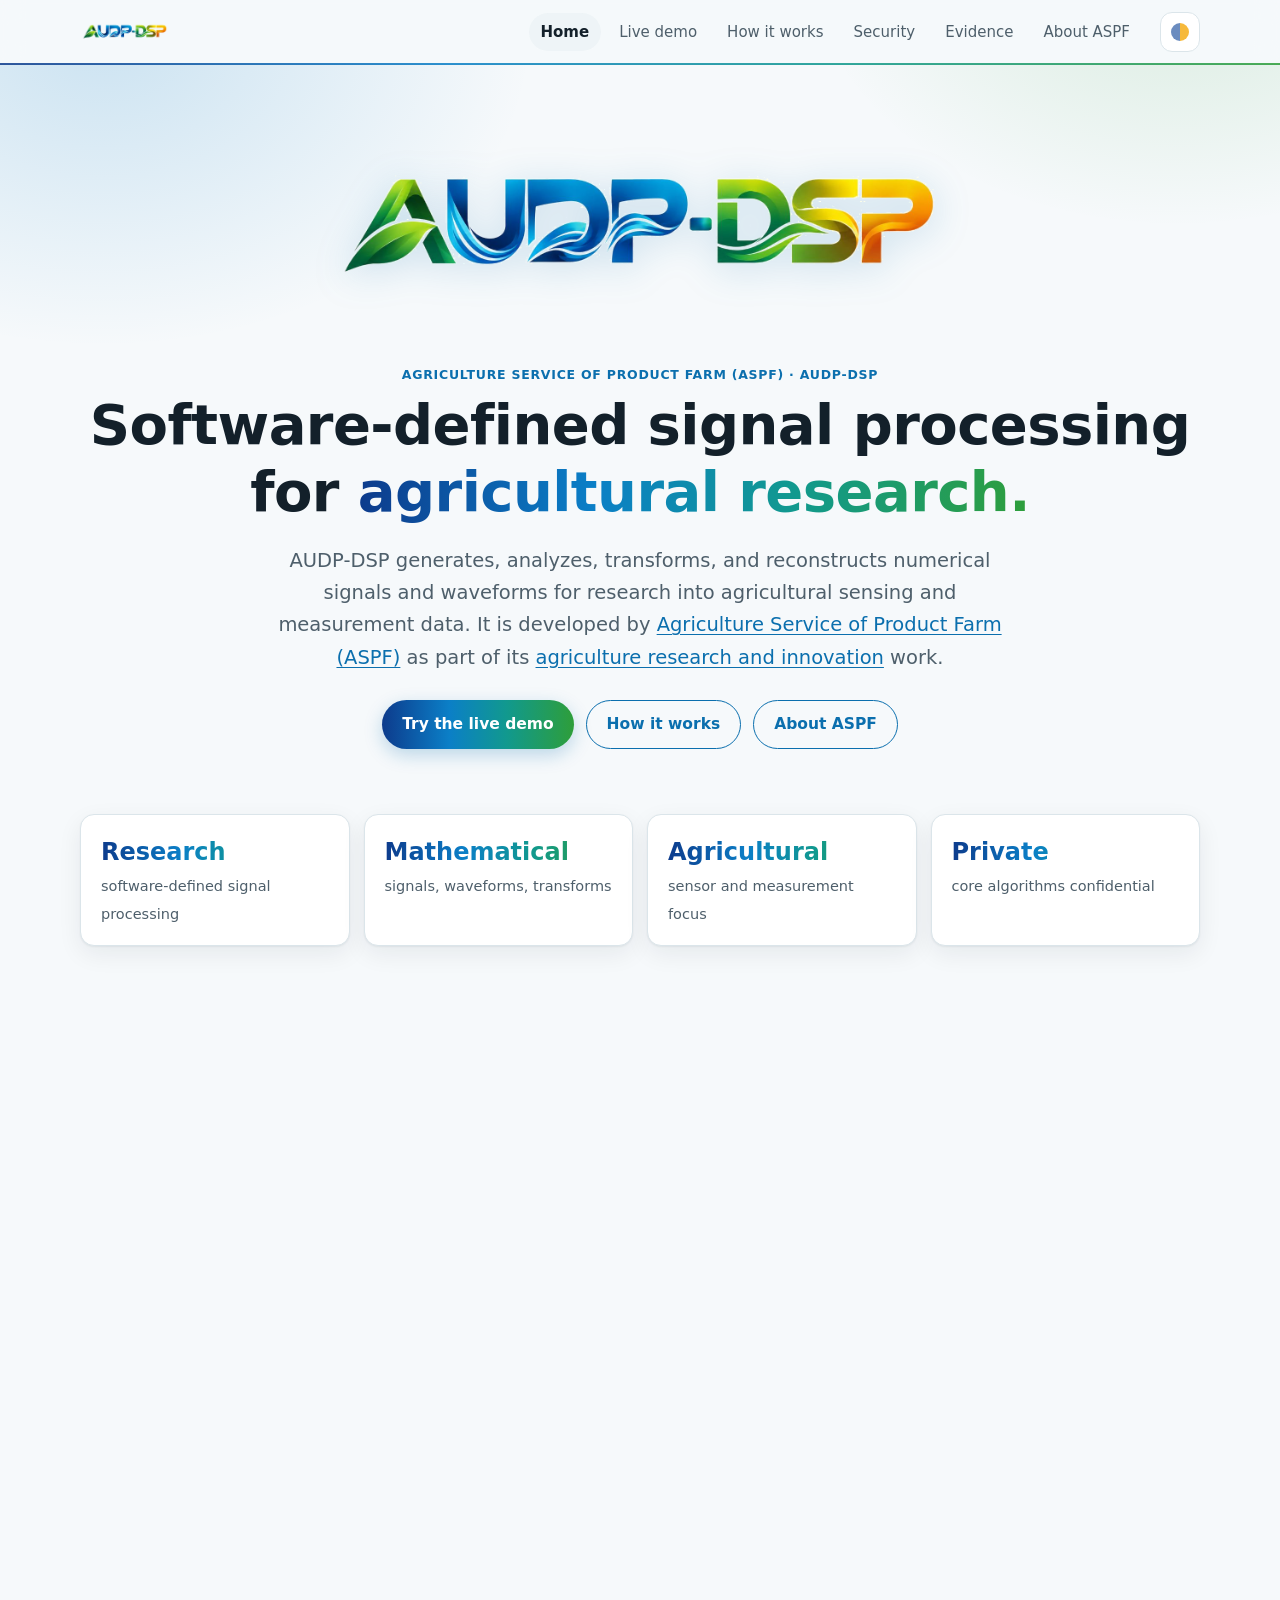
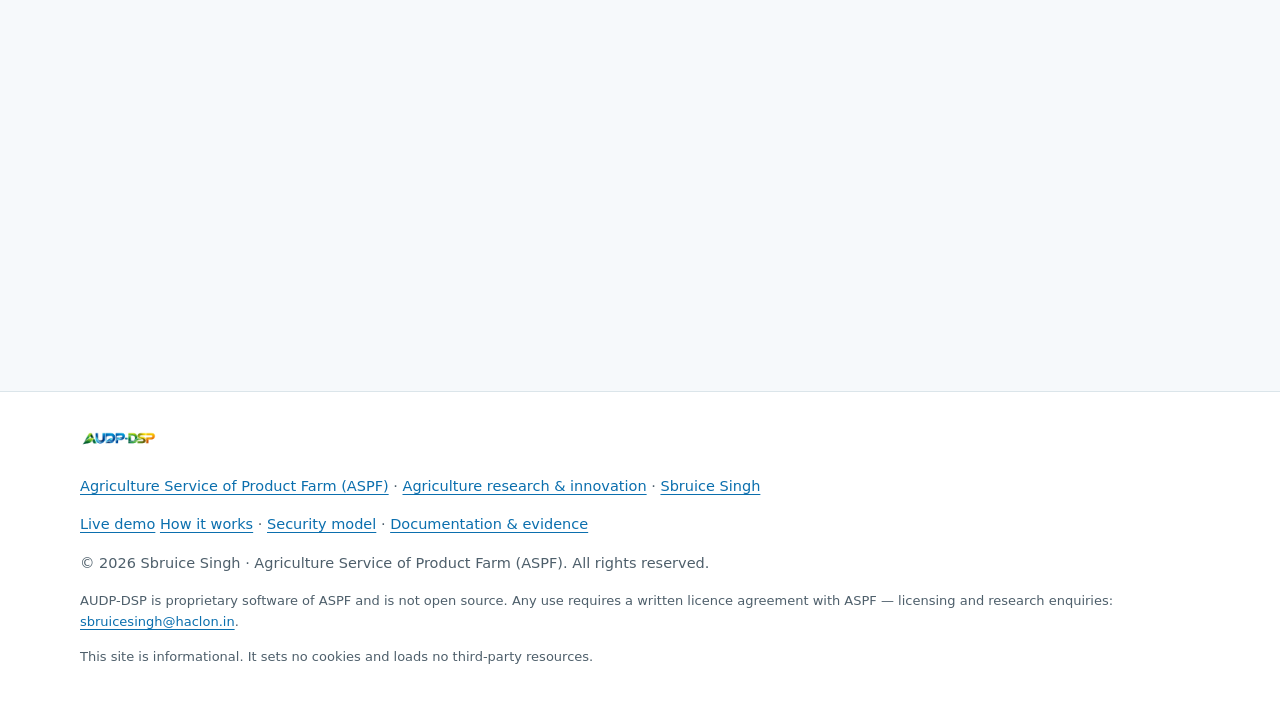
==== commit b11790cc: "Add advanced animation features: waterfall, modulated signal, view modes, pause Client-side only. Ti" ====
--- a/index.html
+++ b/index.html
@@ -67,8 +67,8 @@
 
     
     <section id="demo" class="wrap demo reveal">
-      <h2>Live demo: generate, smooth, and view a spectrum</h2>
-      <p>This runs entirely in your browser — nothing is sent anywhere. Generate a waveform, apply simple smoothing, and inspect a basic magnitude spectrum. Illustrates generation, light filtering, and frequency-domain inspection.</p>
+      <h2>Live demo: generate, smooth, and animate</h2>
+      <p>This runs entirely in your browser — nothing is sent anywhere. Generate waveforms, apply smoothing, and watch animated time-domain and spectrum views update in real time.</p>
       <noscript><p class="note">The live demo needs JavaScript. Everything else on this site works without it.</p></noscript>
       <div id="demo-app" class="demo-app" hidden>
         <div class="demo-controls">
@@ -78,26 +78,44 @@
               <option value="square">Square</option>
               <option value="triangle">Triangle</option>
               <option value="chirp">Chirp</option>
+              <option value="modulated">Modulated</option>
             </select>
           </label>
           <label class="field"><span>Frequency: <output id="demo-freq-out">5</output> Hz</span>
-            <input id="demo-freq" type="range" min="1" max="30" step="1" value="5">
-          </label>
-          <label class="field"><span>Noise: <output id="demo-noise-out">0.15</output></span>
-            <input id="demo-noise" type="range" min="0" max="1" step="0.05" value="0.15">
-          </label>
-          <label class="field"><span>Smoothing: <output id="demo-smooth-out">5</output></span>
-            <input id="demo-smooth" type="range" min="1" max="21" step="2" value="5">
+            <input id="demo-freq" type="range" min="1" max="40" step="1" value="5">
+          </label>
+          <label class="field"><span>Noise: <output id="demo-noise-out">0.12</output></span>
+            <input id="demo-noise" type="range" min="0" max="1" step="0.02" value="0.12">
+          </label>
+          <label class="field"><span>Smoothing: <output id="demo-smooth-out">7</output></span>
+            <input id="demo-smooth" type="range" min="1" max="31" step="2" value="7">
+          </label>
+          <label class="field"><span>View</span>
+            <select id="demo-view">
+              <option value="both">Time + Spectrum</option>
+              <option value="time">Time only</option>
+              <option value="spectrum">Spectrum only</option>
+              <option value="waterfall">Waterfall</option>
+            </select>
           </label>
         </div>
         <div class="demo-actions">
           <button class="btn small" id="demo-animate" type="button">Animate</button>
           <button class="btn small ghost" id="demo-reset" type="button">Reset</button>
-        </div>
-        <p class="small">Time domain — original (accent) and smoothed (green)</p>
-        <canvas id="demo-canvas" width="900" height="200" style="width:100%;height:auto;background:var(--surface-2);border-radius:10px;border:1px solid var(--line);margin-bottom:12px;"></canvas>
-        <p class="small">Simple magnitude spectrum (illustrative)</p>
-        <canvas id="demo-spectrum" width="900" height="140" style="width:100%;height:auto;background:var(--surface-2);border-radius:10px;border:1px solid var(--line);"></canvas>
+          <button class="btn small ghost" id="demo-pause" type="button" disabled>Pause</button>
+        </div>
+        <div id="demo-time-wrap">
+          <p class="small">Time domain — original (accent) · smoothed (green)</p>
+          <canvas id="demo-canvas" width="900" height="200" style="width:100%;height:auto;background:var(--surface-2);border-radius:10px;border:1px solid var(--line);margin-bottom:12px;"></canvas>
+        </div>
+        <div id="demo-spec-wrap">
+          <p class="small">Magnitude spectrum (illustrative)</p>
+          <canvas id="demo-spectrum" width="900" height="140" style="width:100%;height:auto;background:var(--surface-2);border-radius:10px;border:1px solid var(--line);margin-bottom:12px;"></canvas>
+        </div>
+        <div id="demo-fall-wrap" hidden>
+          <p class="small">Waterfall (recent spectra)</p>
+          <canvas id="demo-waterfall" width="900" height="180" style="width:100%;height:auto;background:var(--surface-2);border-radius:10px;border:1px solid var(--line);"></canvas>
+        </div>
         <p class="small">Browser-only illustration. No private algorithms, coefficients, or real sensor data.</p>
       </div>
     </section>
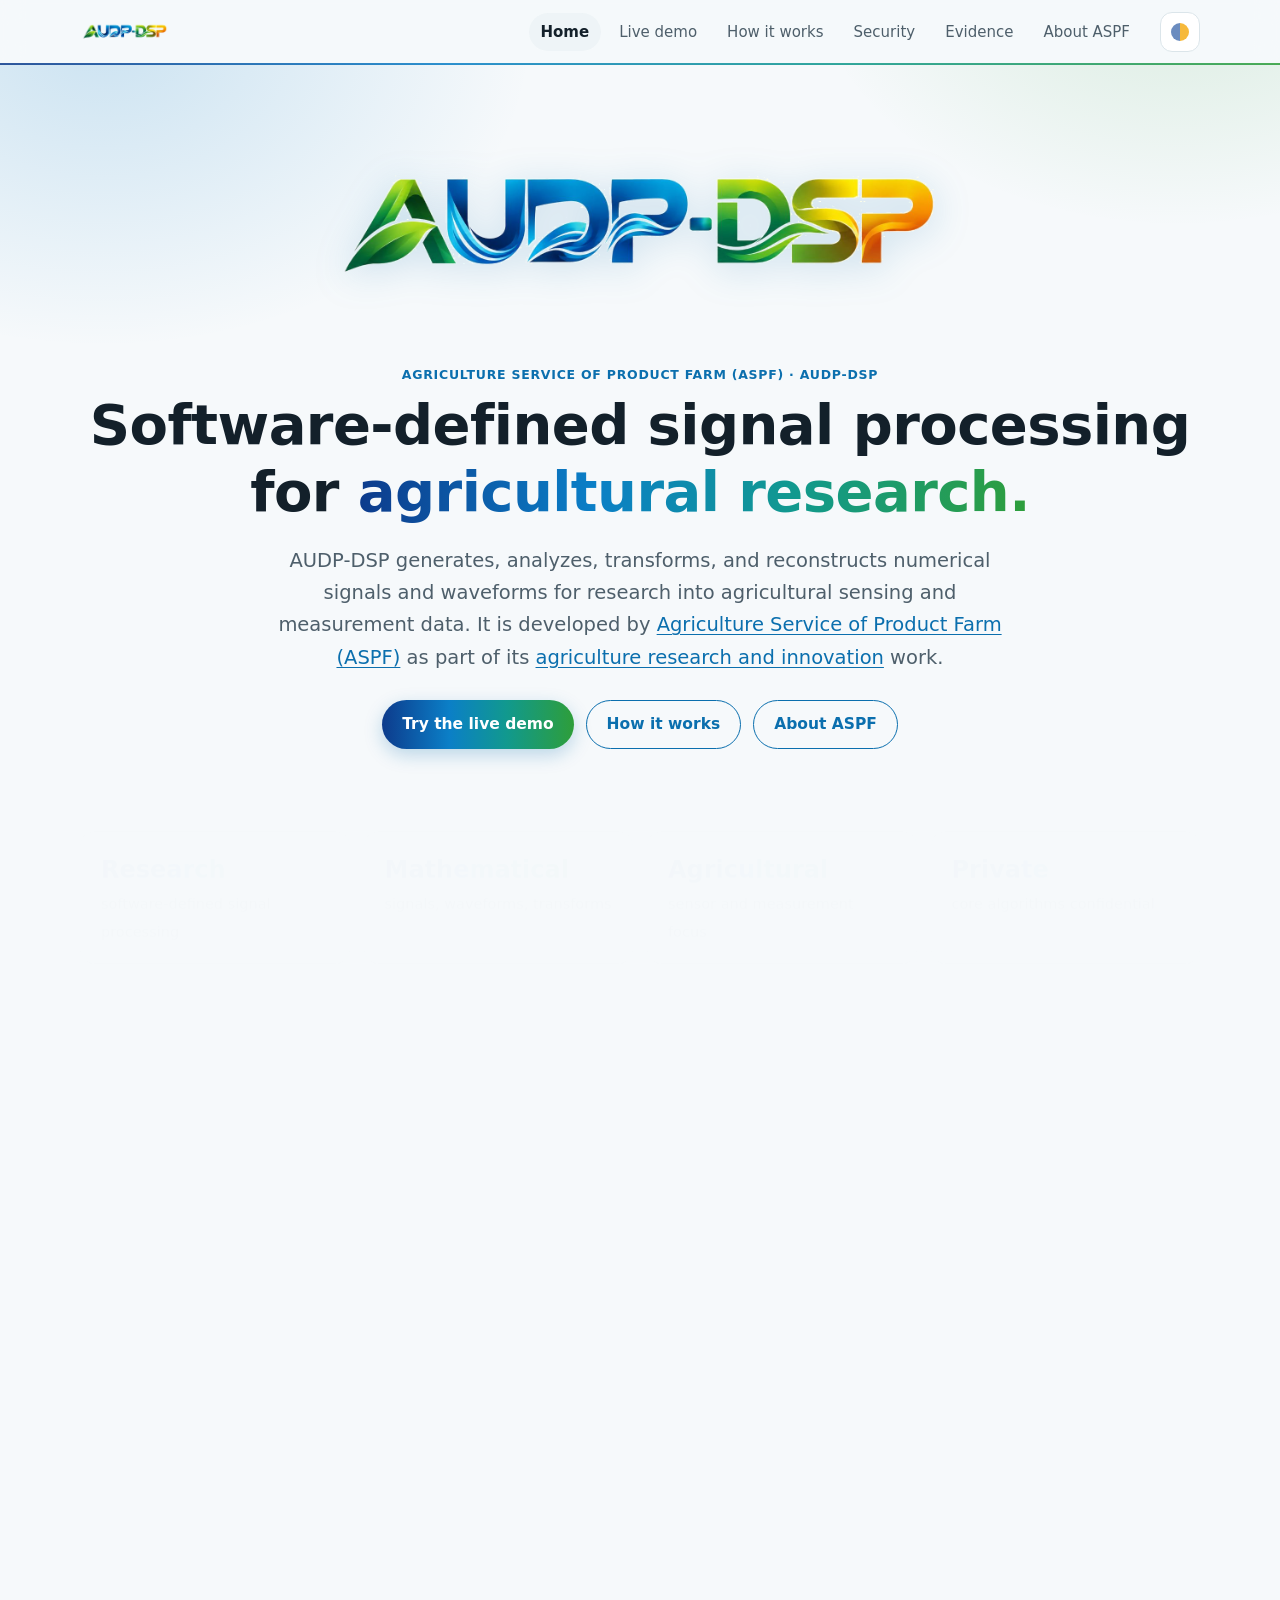
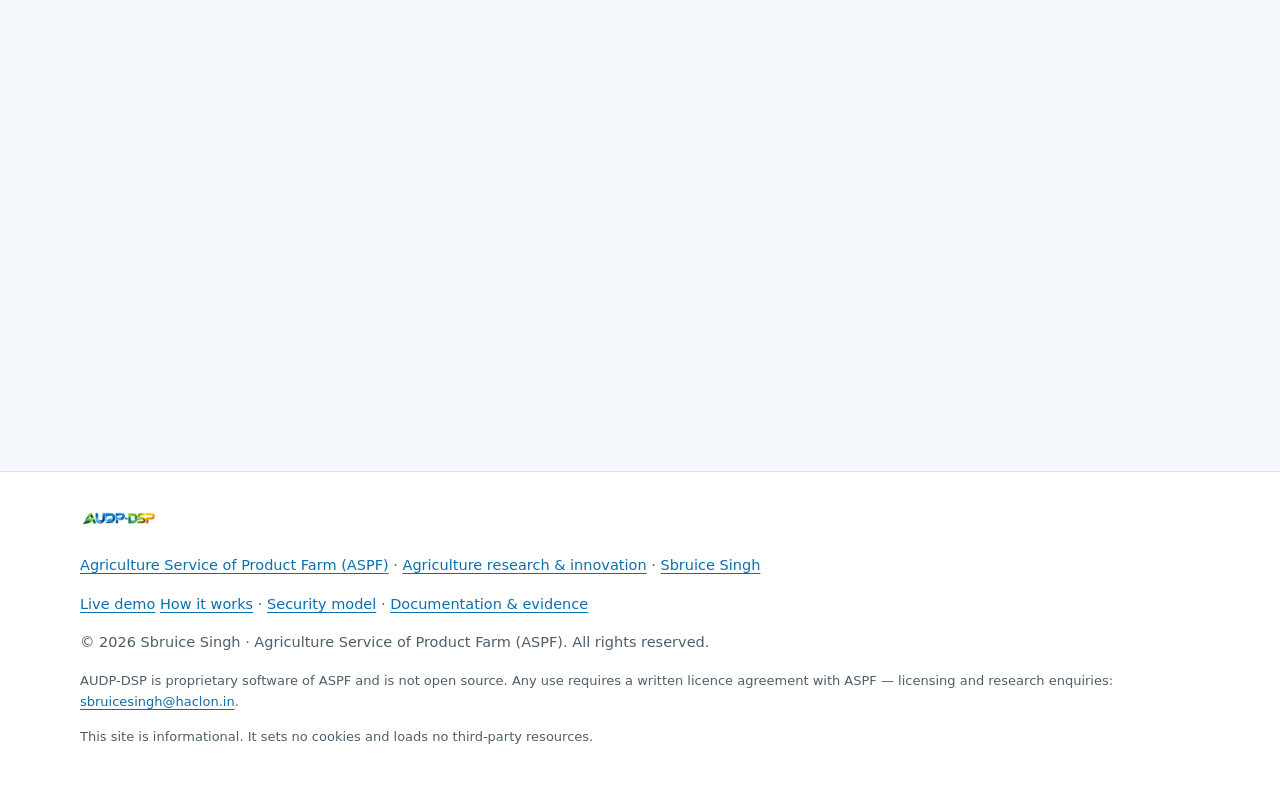
==== commit 6c96354b: "Add real-time signal processing metrics and simple low-pass filter Live RMS, peak, dominant frequenc" ====
--- a/index.html
+++ b/index.html
@@ -98,6 +98,15 @@
               <option value="waterfall">Waterfall</option>
             </select>
           </label>
+          <label class="field"><span>Filter cutoff: <output id="demo-cut-out">0.4</output></span>
+            <input id="demo-cut" type="range" min="0.05" max="0.9" step="0.05" value="0.4">
+          </label>
+        </div>
+        <div class="demo-metrics" id="demo-metrics">
+          <div><dt>RMS</dt><dd id="m-rms">—</dd></div>
+          <div><dt>Peak</dt><dd id="m-peak">—</dd></div>
+          <div><dt>Dominant Hz</dt><dd id="m-dom">—</dd></div>
+          <div><dt>Energy</dt><dd id="m-energy">—</dd></div>
         </div>
         <div class="demo-actions">
           <button class="btn small" id="demo-animate" type="button">Animate</button>
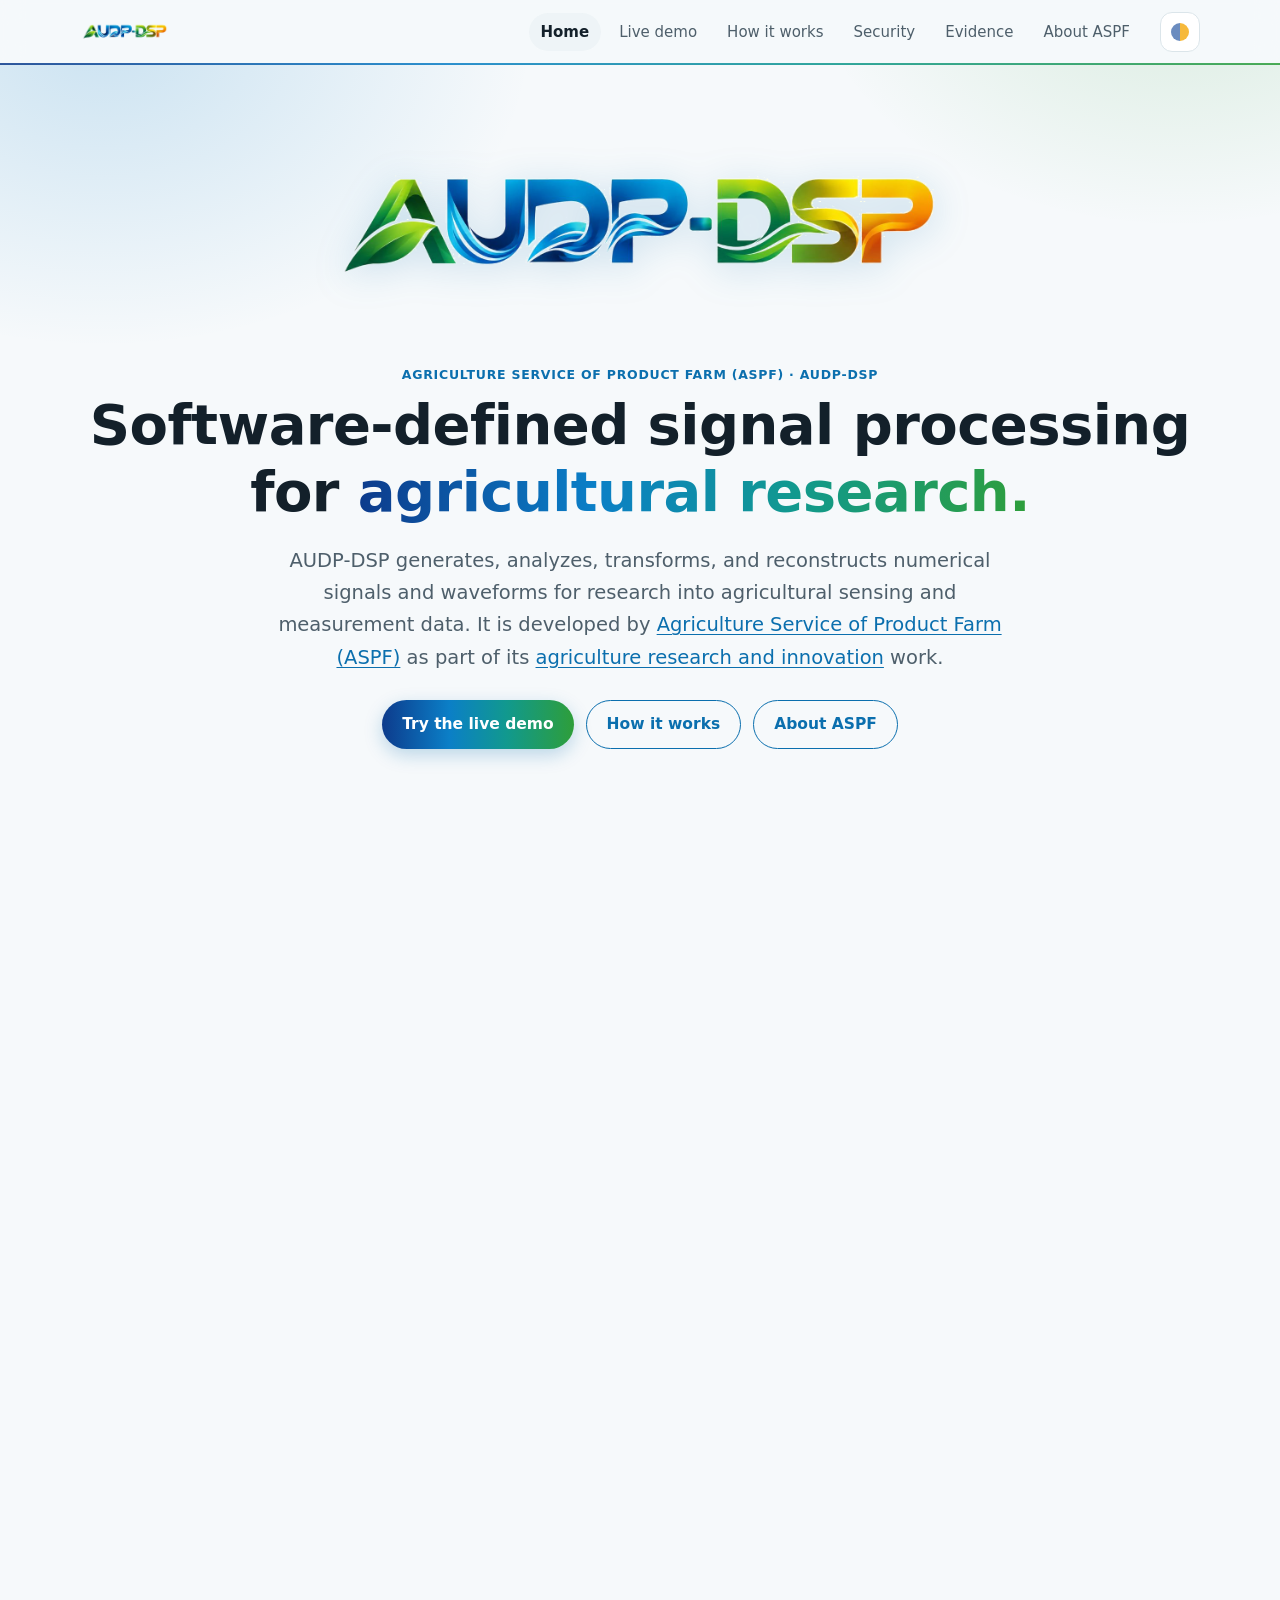
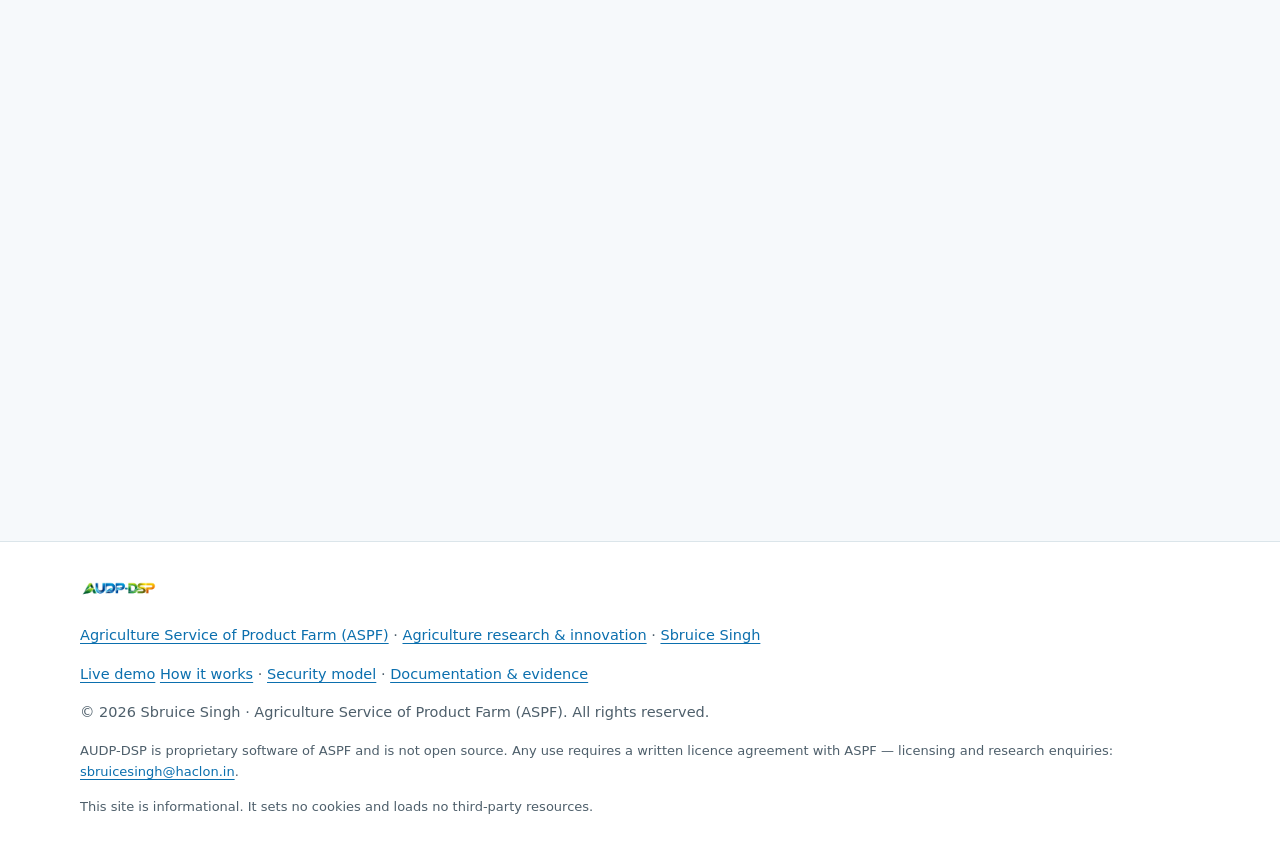
==== commit 6dd1caf2: "Add advanced filtering: low-pass, high-pass, band-pass, envelope Client-side one-pole and band-pass " ====
--- a/index.html
+++ b/index.html
@@ -98,8 +98,20 @@
               <option value="waterfall">Waterfall</option>
             </select>
           </label>
-          <label class="field"><span>Filter cutoff: <output id="demo-cut-out">0.4</output></span>
+          <label class="field"><span>Filter type</span>
+            <select id="demo-ftype">
+              <option value="lowpass">Low-pass</option>
+              <option value="highpass">High-pass</option>
+              <option value="bandpass">Band-pass</option>
+              <option value="envelope">Envelope</option>
+              <option value="none">None</option>
+            </select>
+          </label>
+          <label class="field"><span>Cutoff / center: <output id="demo-cut-out">0.4</output></span>
             <input id="demo-cut" type="range" min="0.05" max="0.9" step="0.05" value="0.4">
+          </label>
+          <label class="field"><span>Bandwidth: <output id="demo-bw-out">0.2</output></span>
+            <input id="demo-bw" type="range" min="0.05" max="0.6" step="0.05" value="0.2">
           </label>
         </div>
         <div class="demo-metrics" id="demo-metrics">
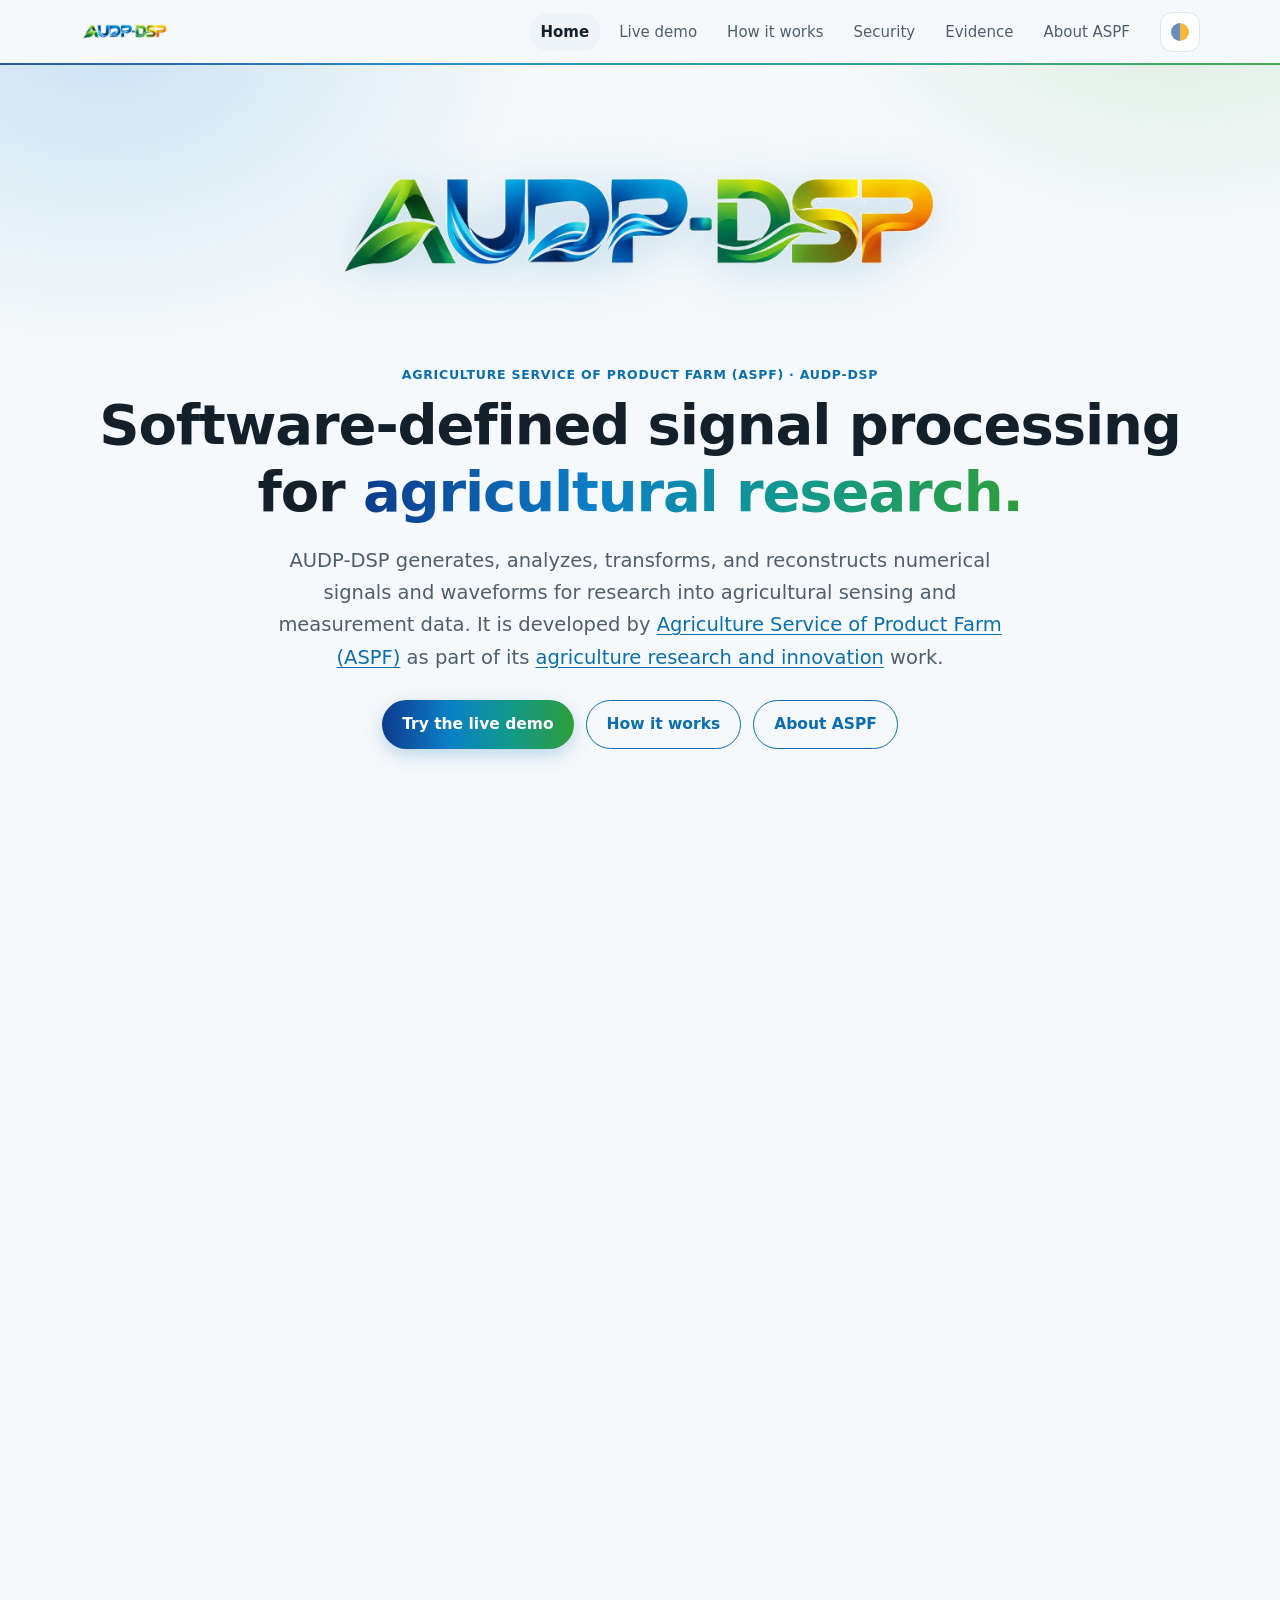
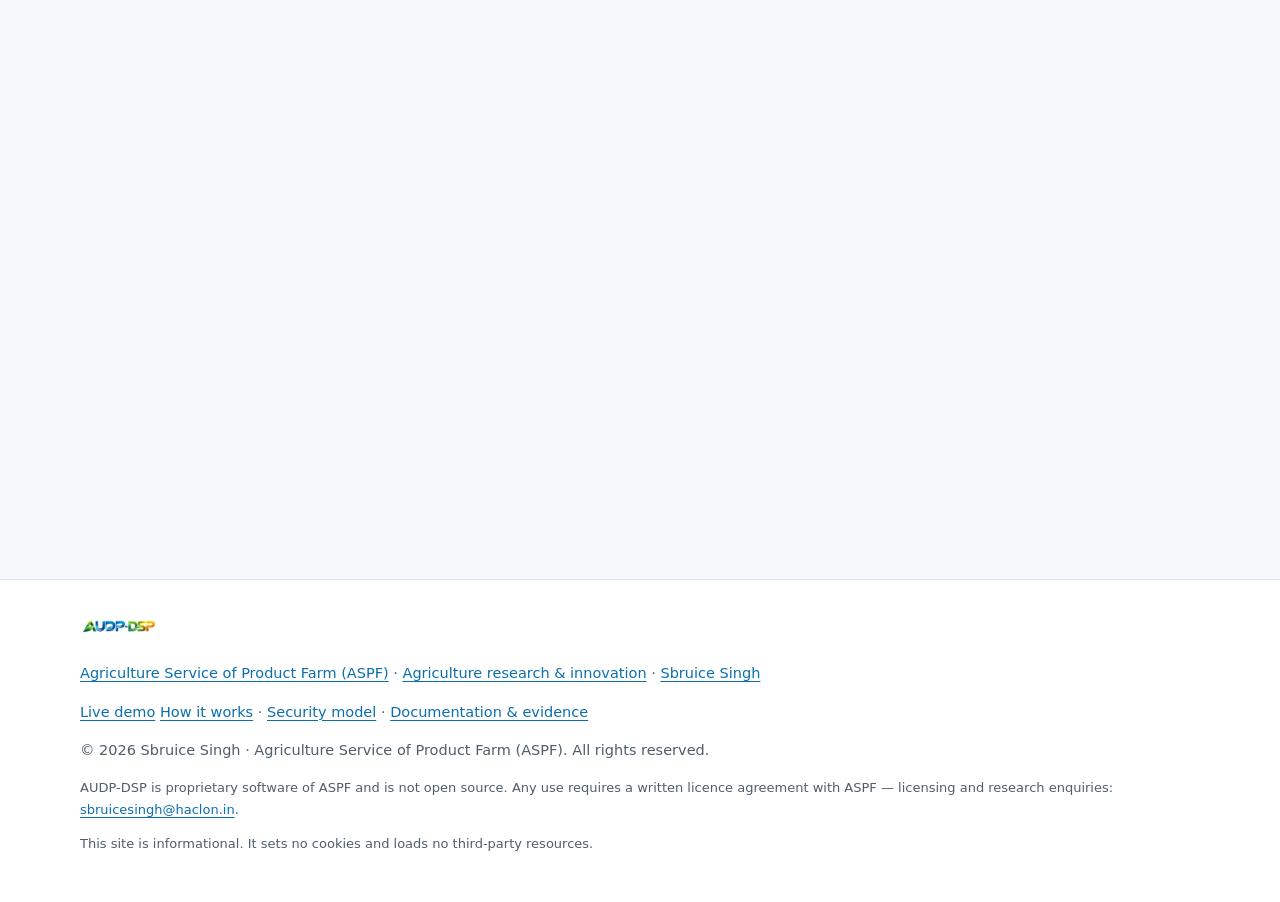
==== commit 8fa4680a: "Fix canvas overflow: responsive sizing that stays inside the panel Canvases now scale to container w" ====
--- a/index.html
+++ b/index.html
@@ -127,15 +127,15 @@
         </div>
         <div id="demo-time-wrap">
           <p class="small">Time domain — original (accent) · smoothed (green)</p>
-          <canvas id="demo-canvas" width="900" height="200" style="width:100%;height:auto;background:var(--surface-2);border-radius:10px;border:1px solid var(--line);margin-bottom:12px;"></canvas>
+          <canvas id="demo-canvas" width="800" height="200"></canvas>
         </div>
         <div id="demo-spec-wrap">
           <p class="small">Magnitude spectrum (illustrative)</p>
-          <canvas id="demo-spectrum" width="900" height="140" style="width:100%;height:auto;background:var(--surface-2);border-radius:10px;border:1px solid var(--line);margin-bottom:12px;"></canvas>
+          <canvas id="demo-spectrum" width="800" height="140"></canvas>
         </div>
         <div id="demo-fall-wrap" hidden>
           <p class="small">Waterfall (recent spectra)</p>
-          <canvas id="demo-waterfall" width="900" height="180" style="width:100%;height:auto;background:var(--surface-2);border-radius:10px;border:1px solid var(--line);"></canvas>
+          <canvas id="demo-waterfall" width="800" height="180"></canvas>
         </div>
         <p class="small">Browser-only illustration. No private algorithms, coefficients, or real sensor data.</p>
       </div>
--- a/style.css
+++ b/style.css
@@ -317,3 +317,106 @@
 details.bench-env .table-scroll { border: 0; border-radius: 0 0 var(--radius) var(--radius); box-shadow: none; }
 .tag { font-size: 12px; font-weight: 700; padding: 2px 8px; border-radius: 999px; margin-left: 6px; }
 .tag.warn { background: var(--warn-bg); color: var(--warn); }
+
+/* ----------------------------------------------------------------- polish */
+.hero-home h1 {
+  font-weight: 800;
+  letter-spacing: -0.02em;
+}
+.hero-img {
+  filter: drop-shadow(0 8px 24px rgb(11 111 174 / 22%));
+  transition: filter .3s;
+}
+.hero-img:hover {
+  filter: drop-shadow(0 12px 32px rgb(11 111 174 / 30%));
+}
+
+.demo-app {
+  background: linear-gradient(180deg, var(--surface) 0%, color-mix(in srgb, var(--surface) 92%, var(--accent) 8%) 100%);
+  border: 1px solid var(--line);
+  border-radius: 20px;
+  padding: 24px;
+  box-shadow: 0 4px 20px rgb(16 32 48 / 8%), 0 1px 3px rgb(16 32 48 / 4%);
+}
+.demo-controls {
+  display: grid;
+  grid-template-columns: repeat(auto-fit, minmax(min(200px, 100%), 1fr));
+  gap: 16px;
+}
+.field select {
+  font: 15px system-ui, sans-serif;
+  padding: 10px 12px;
+  border-radius: 10px;
+  border: 1.5px solid var(--line);
+  background: var(--bg);
+  color: var(--text);
+}
+.field select:focus {
+  border-color: var(--accent);
+  outline: none;
+  box-shadow: 0 0 0 3px color-mix(in srgb, var(--accent) 20%, transparent);
+}
+.demo-metrics {
+  display: grid;
+  grid-template-columns: repeat(auto-fit, minmax(min(140px, 100%), 1fr));
+  gap: 12px;
+  margin: 16px 0;
+}
+.demo-metrics > div {
+  background: var(--surface-2);
+  border: 1px solid var(--line);
+  border-radius: 12px;
+  padding: 12px 14px;
+  text-align: center;
+}
+.demo-metrics dt {
+  font-size: 11px;
+  font-weight: 700;
+  color: var(--muted);
+  text-transform: uppercase;
+  letter-spacing: .05em;
+  margin: 0;
+}
+.demo-metrics dd {
+  margin: 4px 0 0;
+  font-weight: 700;
+  font-size: 18px;
+  background: var(--text-grad);
+  -webkit-background-clip: text;
+  background-clip: text;
+  color: transparent;
+}
+canvas {
+  border-radius: 12px !important;
+  box-shadow: inset 0 1px 3px rgb(0 0 0 / 6%);
+}
+.btn {
+  transition: transform .15s, box-shadow .2s, filter .2s;
+}
+.card {
+  transition: transform .2s, box-shadow .25s, border-color .25s;
+}
+.stat strong {
+  font-size: 22px;
+}
+
+/* responsive canvases — stay inside the demo panel */
+#demo-canvas, #demo-spectrum, #demo-waterfall {
+  display: block;
+  width: 100%;
+  max-width: 100%;
+  height: auto;
+  margin: 0 0 12px;
+  background: var(--surface-2);
+  border: 1px solid var(--line);
+  border-radius: 12px;
+  box-sizing: border-box;
+}
+@media (max-width: 700px) {
+  #demo-canvas { height: 160px; }
+  #demo-spectrum { height: 110px; }
+  #demo-waterfall { height: 140px; }
+  .demo-app { padding: 16px; }
+  .demo-metrics { gap: 8px; }
+  .demo-metrics dd { font-size: 16px; }
+}
